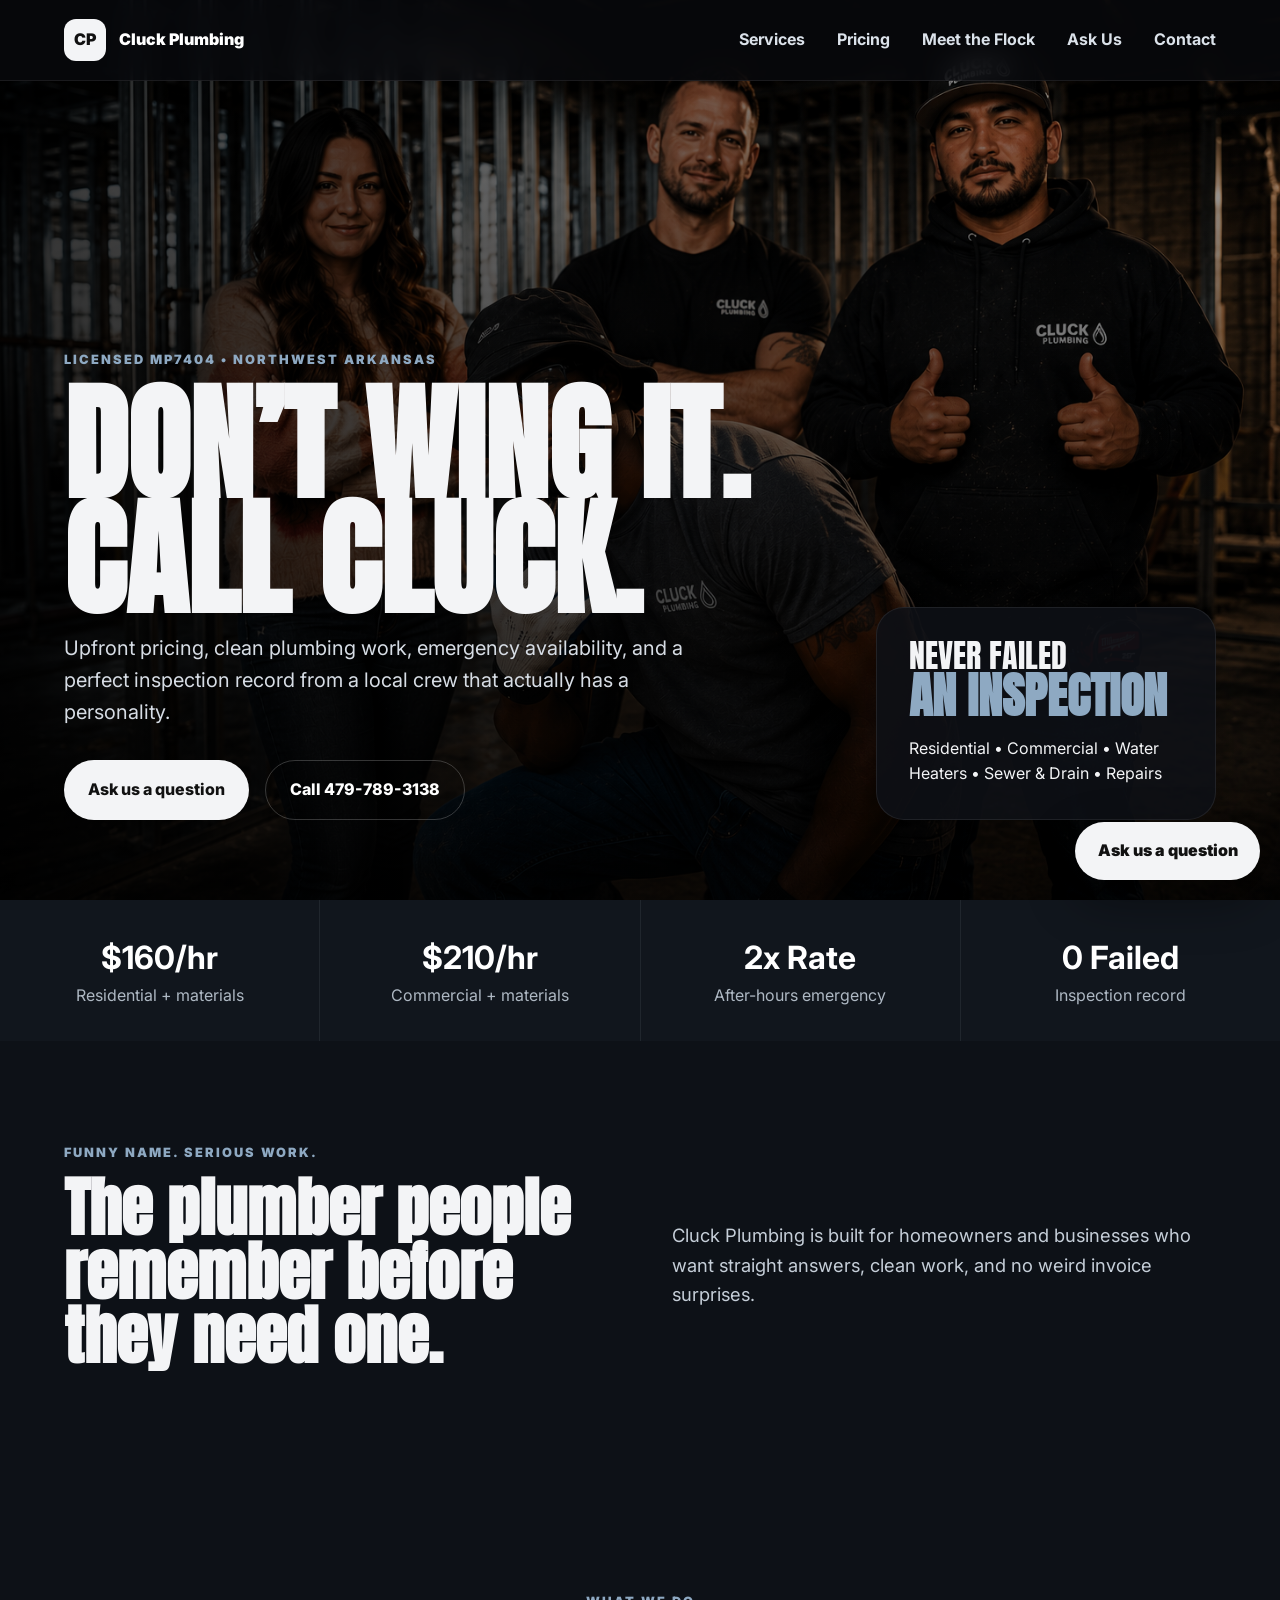
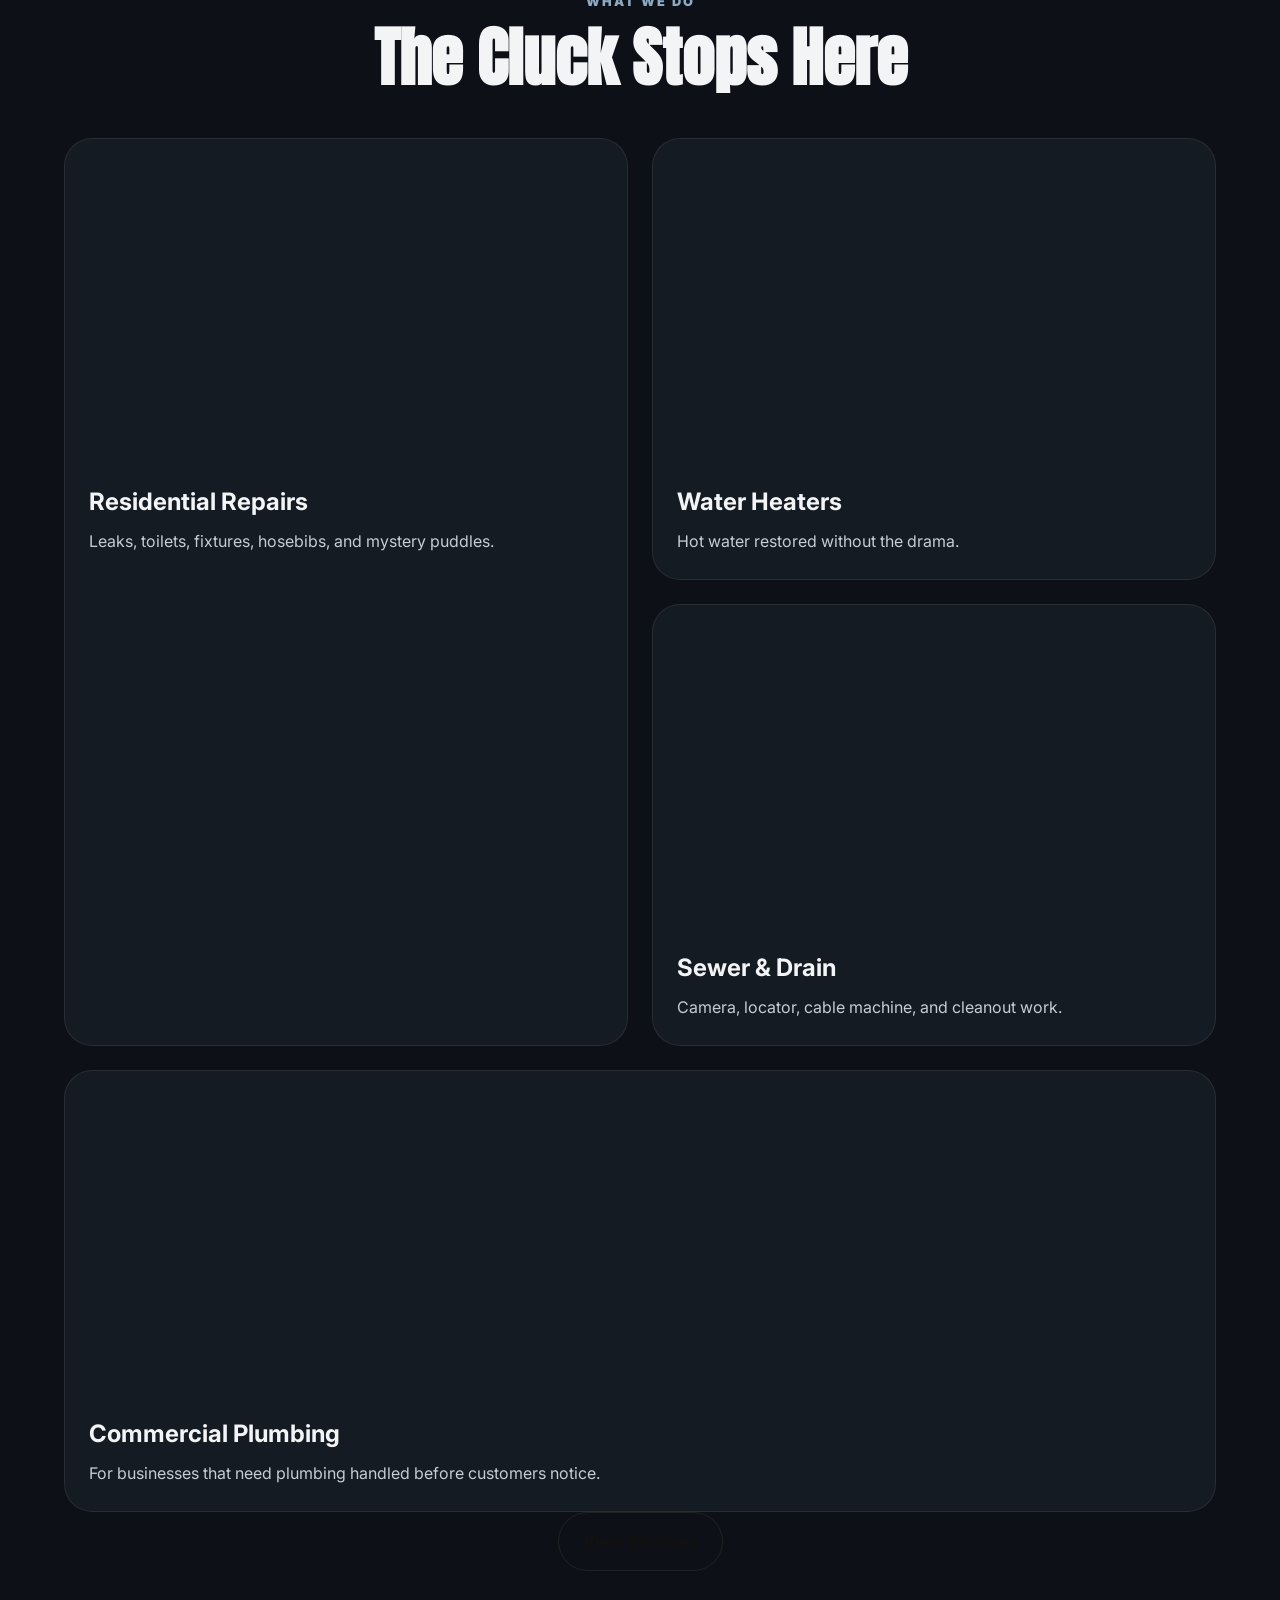
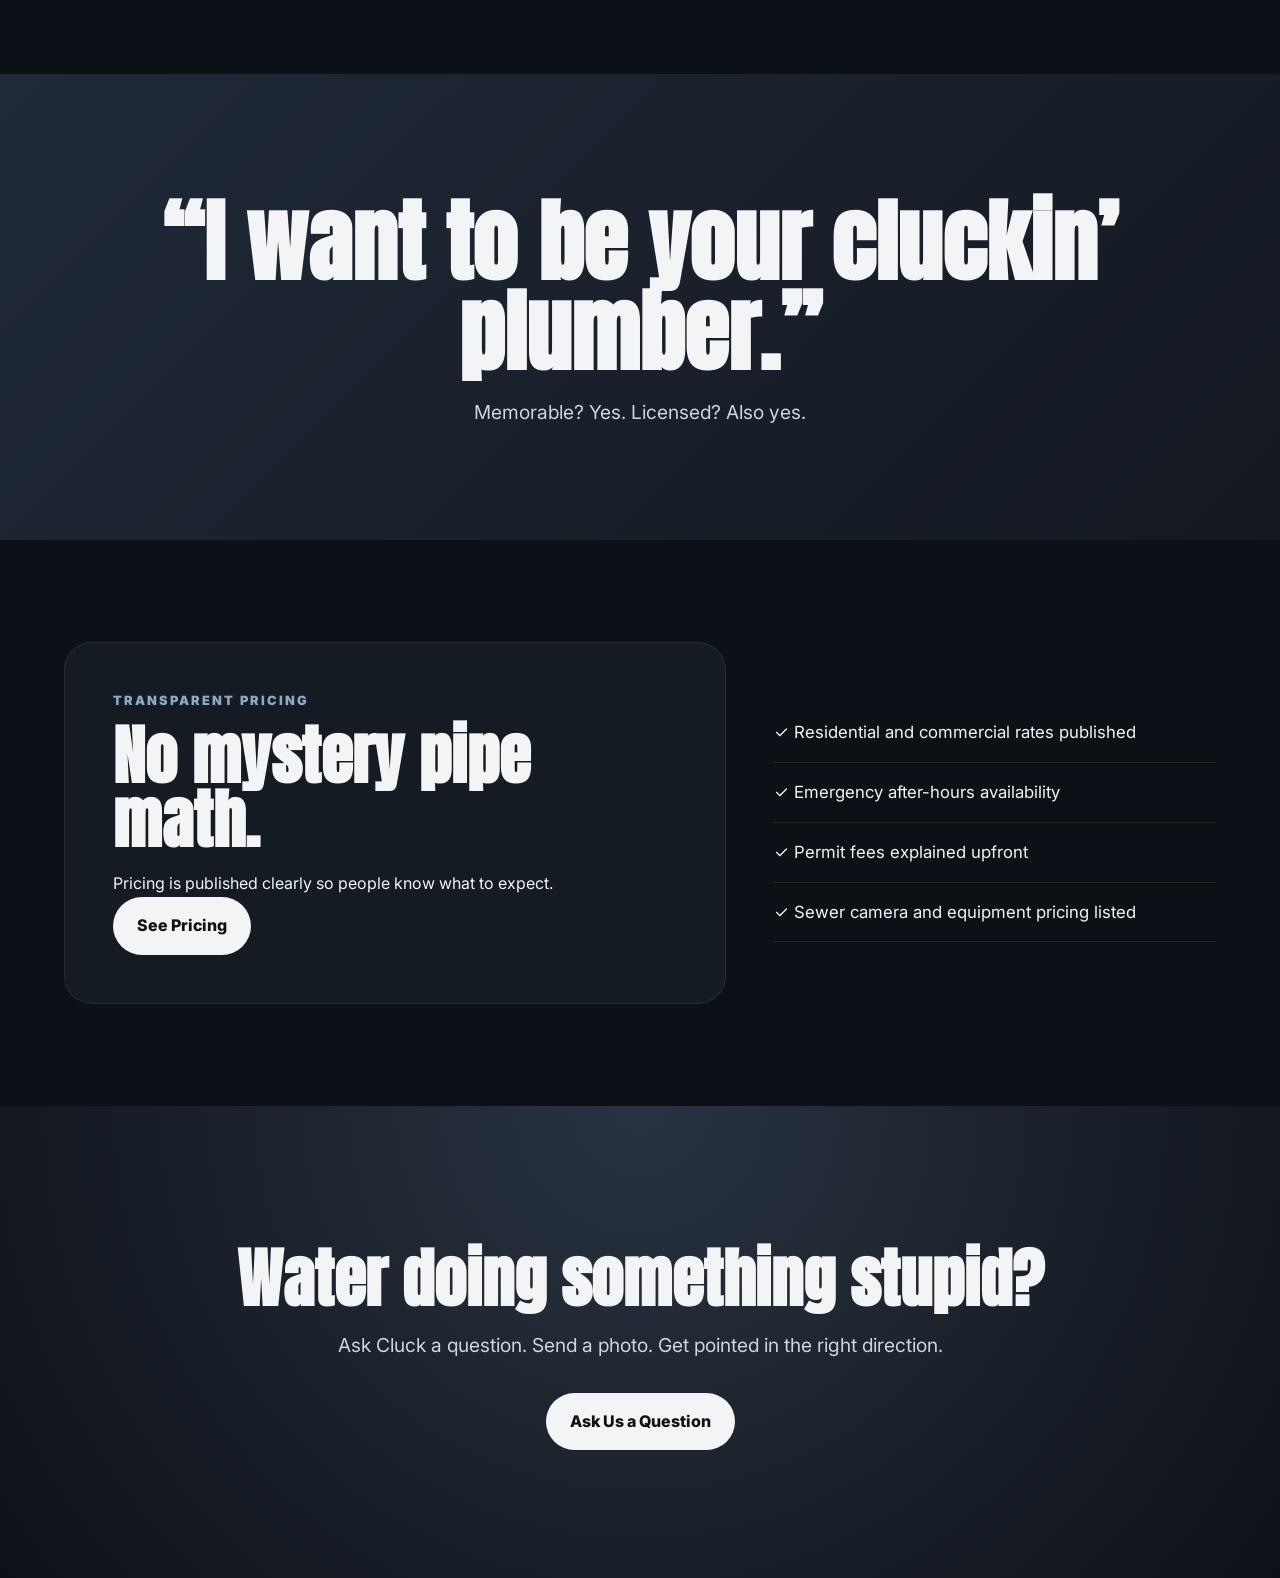
==== index.html @ 533d92d1 "Update homepage links to folder structure" ====
<!DOCTYPE html><html lang='en'><head><meta charset='UTF-8'/><meta name='viewport' content='width=device-width, initial-scale=1.0'/><title>Cluck Plumbing LLC | Northwest Arkansas Plumber</title><link rel='stylesheet' href='styles.css'/><script defer src='script.js'></script></head><body><nav class='nav'><a class='brand' href='index.html'><span class='mark'>CP</span><span>Cluck Plumbing</span></a><button class='menu' onclick='toggleMenu()'>☰</button><div id='links' class='links'><a href='services/'>Services</a><a href='pricing/'>Pricing</a><a href='team/'>Meet the Flock</a><a href='quote/'>Ask Us</a><a href='contact/'>Contact</a></div></nav><header class='hero'><div class='hero-media'></div><div class='hero-overlay'></div><div class='hero-content'><p class='eyebrow'>Licensed MP7404 • Northwest Arkansas</p><h1>Don’t wing it.<br/>Call Cluck.</h1><p class='lead'>Upfront pricing, clean plumbing work, emergency availability, and a perfect inspection record from a local crew that actually has a personality.</p><div class='actions'><a class='btn primary' href='https://m.me/CluckPlumbingLLC'>Ask us a question</a><a class='btn secondary' href='tel:4797893138'>Call 479-789-3138</a></div></div><div class='hero-panel'><div class='stamp'>Never failed<br><strong>an inspection</strong></div><p>Residential • Commercial • Water Heaters • Sewer & Drain • Repairs</p></div></header><main><section class='trust-row'><div><strong>$160/hr</strong><span>Residential + materials</span></div><div><strong>$210/hr</strong><span>Commercial + materials</span></div><div><strong>2x Rate</strong><span>After-hours emergency</span></div><div><strong>0 Failed</strong><span>Inspection record</span></div></section><section class='intro section'><div><p class='eyebrow'>Funny name. Serious work.</p><h2>The plumber people remember before they need one.</h2></div><p>Cluck Plumbing is built for homeowners and businesses who want straight answers, clean work, and no weird invoice surprises.</p></section><section class='section services-preview'><p class='eyebrow center'>What we do</p><h2 class='center'>The Cluck Stops Here</h2><div class='card-grid'><article class='service-card large'><div class='card-img img-repair'></div><div><h3>Residential Repairs</h3><p>Leaks, toilets, fixtures, hosebibs, and mystery puddles.</p></div></article><article class='service-card'><div class='card-img img-water'></div><div><h3>Water Heaters</h3><p>Hot water restored without the drama.</p></div></article><article class='service-card'><div class='card-img img-drain'></div><div><h3>Sewer & Drain</h3><p>Camera, locator, cable machine, and cleanout work.</p></div></article><article class='service-card wide'><div class='card-img img-commercial'></div><div><h3>Commercial Plumbing</h3><p>For businesses that need plumbing handled before customers notice.</p></div></article></div><div class='center'><a class='btn secondary dark-btn' href='services/'>View Services</a></div></section><section class='quote-band'><h2>“I want to be your cluckin’ plumber.”</h2><p>Memorable? Yes. Licensed? Also yes.</p></section><section class='section split'><div class='pricing-box'><p class='eyebrow'>Transparent Pricing</p><h2>No mystery pipe math.</h2><p>Pricing is published clearly so people know what to expect.</p><a class='btn primary' href='pricing/'>See Pricing</a></div><div class='checklist'><p>✓ Residential and commercial rates published</p><p>✓ Emergency after-hours availability</p><p>✓ Permit fees explained upfront</p><p>✓ Sewer camera and equipment pricing listed</p></div></section><section class='final-cta'><h2>Water doing something stupid?</h2><p>Ask Cluck a question. Send a photo. Get pointed in the right direction.</p><a class='btn primary' href='quote/'>Ask Us a Question</a></section></main><a class='sticky' href='https://m.me/CluckPlumbingLLC'>Ask us a question</a></body></html>
---- styles.css ----
@import url('https://fonts.googleapis.com/css2?family=Anton&family=Inter:wght@400;500;700;800;900&display=swap');
*{margin:0;padding:0;box-sizing:border-box}body{font-family:Inter,sans-serif;background:#0d1117;color:#f3f4f6;overflow-x:hidden;line-height:1.6}.nav{position:fixed;top:0;width:100%;display:flex;justify-content:space-between;align-items:center;padding:1.2rem 5vw;z-index:1000;background:rgba(8,10,14,.75);backdrop-filter:blur(12px);border-bottom:1px solid rgba(255,255,255,.08)}.brand{text-decoration:none;color:#fff;font-weight:900;display:flex;align-items:center;gap:.8rem}.mark{width:42px;height:42px;border-radius:12px;background:#f3f4f6;color:#111;display:grid;place-items:center;font-weight:900}.links{display:flex;gap:2rem}.links a{text-decoration:none;color:#dbe2ea;font-weight:700}.hero{position:relative;min-height:100vh;display:flex;align-items:flex-end;padding:8rem 5vw 5rem;overflow:hidden}.hero-media{position:absolute;inset:0;background-image:linear-gradient(rgba(0,0,0,.18),rgba(0,0,0,.75)),url('assets/hero/team-hero.png');background-size:cover;background-position:70% 20%}.hero-overlay{position:absolute;inset:0;background:linear-gradient(90deg,rgba(0,0,0,.70) 0%,rgba(0,0,0,.42) 44%,rgba(0,0,0,.12) 100%)}.hero-content{position:relative;z-index:2;max-width:760px}.hero h1{font-family:Anton,sans-serif;font-size:clamp(4rem,10vw,8rem);line-height:.9;margin:1rem 0;text-transform:uppercase}.lead{font-size:1.25rem;color:#d7dde5;max-width:650px}.hero-panel{position:absolute;right:5vw;bottom:5rem;z-index:2;background:rgba(14,17,22,.88);padding:2rem;border-radius:28px;max-width:340px;border:1px solid rgba(255,255,255,.08);box-shadow:0 30px 60px rgba(0,0,0,.35)}.stamp{font-family:Anton,sans-serif;font-size:2rem;line-height:1;text-transform:uppercase;margin-bottom:1rem}.stamp strong{color:#8ea9c2;font-size:3rem;display:block}.actions{display:flex;gap:1rem;flex-wrap:wrap;margin-top:2rem}.btn{text-decoration:none;padding:1rem 1.5rem;border-radius:999px;font-weight:800;display:inline-flex;align-items:center;justify-content:center;transition:.3s}.primary{background:#f3f4f6;color:#111}.secondary{border:1px solid rgba(255,255,255,.2);color:#fff}.dark-btn{border-color:#222;color:#111}.btn:hover{transform:translateY(-4px)}.trust-row{display:grid;grid-template-columns:repeat(4,1fr);gap:1px;background:#20262d}.trust-row div{background:#11161d;padding:2rem;text-align:center}.trust-row strong{display:block;font-size:2rem;color:#fff}.trust-row span{color:#aeb8c3}.section{padding:8vw 5vw}.eyebrow{text-transform:uppercase;letter-spacing:2px;font-size:.8rem;color:#8ea9c2;font-weight:900}h1,h2{font-family:Anton,sans-serif}h2{font-size:clamp(2.5rem,5vw,4.5rem);line-height:1;margin:.8rem 0 1.2rem}.center{text-align:center}.team-intro{color:#c4ccd5;max-width:720px;margin:0 auto 2.5rem}.clean-team-grid{display:grid;grid-template-columns:repeat(4,minmax(0,1fr));gap:1.25rem;margin-top:2rem}.clean-team-card{height:495px;perspective:1200px;cursor:pointer}.clean-team-card .flip-front,.clean-team-card .flip-back{padding:1rem;border-radius:22px;background:#151b22;border:1px solid rgba(255,255,255,.08);box-shadow:0 20px 45px rgba(0,0,0,.22);overflow:hidden}.clean-photo{height:210px;border-radius:16px;background-size:cover;background-position:center top;margin-bottom:1rem;background-color:#242c36}.nik-photo{background-image:url('assets/team/nik.jpg'),url('assets/team/nik.png');background-position:center 18%}.jasmine-photo{background-image:url('assets/team/jasmine.jpg'),url('assets/team/jasmine.png');background-position:center 16%}.deshon-photo{background-image:url('assets/team/deshon.jpg'),url('assets/team/deshon.png');background-position:center 22%}.jose-photo{background-image:url('assets/team/jose.jpg'),url('assets/team/jose.png');background-position:center 18%}.clean-copy h3{font-size:1.55rem;line-height:1.05;margin:.25rem 0 .5rem}.clean-copy p{font-size:.82rem;line-height:1.33;color:#b8c6d5}.role{color:#8ea9c2!important;font-weight:900;font-size:.72rem!important;text-transform:uppercase;letter-spacing:.5px}.flip-inner{position:relative;width:100%;height:100%;transition:transform .65s;transform-style:preserve-3d}.flip-card.flipped .flip-inner{transform:rotateY(180deg)}.flip-front,.flip-back{position:absolute;inset:0;backface-visibility:hidden}.flip-back{transform:rotateY(180deg);display:flex;flex-direction:column;justify-content:center}.flip-back h3{font-size:2rem;margin-bottom:.75rem}.flip-back p{font-size:1rem;line-height:1.5;color:#d0d6de}.intro{display:grid;grid-template-columns:1fr 1fr;gap:4rem;align-items:center}.intro p:last-child{font-size:1.15rem;color:#c5ced8}.card-grid{display:grid;grid-template-columns:repeat(2,1fr);gap:1.5rem;margin-top:3rem}.service-card{background:#151b22;border-radius:28px;overflow:hidden;border:1px solid rgba(255,255,255,.08)}.service-card.large{grid-row:span 2}.service-card.wide{grid-column:span 2}.card-img{height:320px;background-size:cover;background-position:center}.img-repair{background-image:url('https://images.unsplash.com/photo-1585704032915-c3400ca199e7?q=80&w=1600&auto=format&fit=crop')}.img-water{background-image:url('https://images.unsplash.com/photo-1621905251918-48416bd8575a?q=80&w=1600&auto=format&fit=crop')}.img-drain{background-image:url('https://images.unsplash.com/photo-1600566752355-35792bedcfea?q=80&w=1600&auto=format&fit=crop')}.img-commercial{background-image:url('https://images.unsplash.com/photo-1504307651254-35680f356dfd?q=80&w=1600&auto=format&fit=crop')}.service-card div:last-child{padding:1.5rem}.service-card h3{font-size:1.5rem;margin-bottom:.5rem}.service-card p{color:#c4ccd5}.quote-band{padding:7rem 5vw;background:linear-gradient(135deg,#202938,#131820);text-align:center}.quote-band h2{font-size:clamp(3rem,7vw,6rem)}.quote-band p{font-size:1.2rem;color:#cfd6de}.split{display:grid;grid-template-columns:1.2fr .8fr;gap:3rem;align-items:center}.pricing-box{background:#151b22;padding:3rem;border-radius:28px;border:1px solid rgba(255,255,255,.08)}.checklist p{padding:1rem 0;border-bottom:1px solid rgba(255,255,255,.08);font-size:1.05rem}.final-cta{padding:10vw 5vw;text-align:center;background:radial-gradient(circle at top,#293341,#0d1117)}.final-cta p{font-size:1.2rem;color:#d0d6de;margin-bottom:2rem}.sticky{position:fixed;bottom:20px;right:20px;background:#f3f4f6;color:#111;text-decoration:none;padding:1rem 1.4rem;border-radius:999px;font-weight:900;box-shadow:0 20px 50px rgba(0,0,0,.4);z-index:999}.pricing-page{padding-top:90px}.pricing-hero{padding:8rem 5vw 4rem;background:radial-gradient(circle at top right,#273441,#0d1117 55%)}.pricing-hero h1{font-size:clamp(4rem,9vw,8rem);line-height:.9;margin:.75rem 0}.pricing-hero p{max-width:780px;color:#c6d0db;font-size:1.2rem}.rate-cards{display:grid;grid-template-columns:repeat(4,1fr);gap:1rem;padding:0 5vw 5rem;background:#0d1117}.rate-cards article{background:#151b22;border:1px solid rgba(255,255,255,.09);border-radius:24px;padding:1.5rem;box-shadow:0 20px 45px rgba(0,0,0,.2)}.rate-cards span{color:#8ea9c2;text-transform:uppercase;font-size:.75rem;font-weight:900;letter-spacing:1px}.rate-cards strong{display:block;font-size:2.5rem;margin:.5rem 0;color:#fff}.rate-cards p{color:#b8c6d5}.pricing-section{display:grid;grid-template-columns:.8fr 1.2fr;gap:3rem;padding:5rem 5vw;border-top:1px solid rgba(255,255,255,.08)}.price-table{background:#151b22;border-radius:26px;overflow:hidden;border:1px solid rgba(255,255,255,.08)}.price-table div{display:grid;grid-template-columns:1fr 1.4fr auto;gap:1rem;padding:1.1rem 1.25rem;border-bottom:1px solid rgba(255,255,255,.08);align-items:center}.price-table div:last-child{border-bottom:0}.price-table span{color:#b8c6d5}.price-table strong{font-size:1.25rem}.addon-grid{display:grid;grid-template-columns:repeat(2,1fr);gap:1rem}.addon-grid article{background:#151b22;border:1px solid rgba(255,255,255,.08);border-radius:20px;padding:1.25rem}.addon-grid b{display:block;font-size:1.05rem}.addon-grid span{color:#b8c6d5}.pricing-note{padding:6rem 5vw;text-align:center;background:linear-gradient(135deg,#18202a,#0d1117)}.pricing-note h2{font-size:clamp(3rem,6vw,5rem)}.pricing-note p{color:#c6d0db;margin:0 auto 1.5rem;max-width:650px}@media(max-width:1100px){.clean-team-grid{grid-template-columns:repeat(2,minmax(0,1fr))}.clean-team-card{height:480px}.rate-cards{grid-template-columns:repeat(2,1fr)}.pricing-section{grid-template-columns:1fr}}@media(max-width:900px){.hero{padding-top:7rem;align-items:center}.hero-media{background-position:62% top}.hero-panel{position:relative;right:auto;bottom:auto;margin-top:2rem;max-width:100%}.trust-row,.intro,.card-grid,.split{grid-template-columns:1fr}.service-card.large,.service-card.wide{grid-column:auto;grid-row:auto}.links{display:none;position:absolute;top:80px;left:0;right:0;background:#11161d;padding:2rem;flex-direction:column}.links.show{display:flex}.menu{display:block;background:none;border:none;color:#fff;font-size:2rem}}@media(max-width:620px){.clean-team-grid,.rate-cards,.addon-grid{grid-template-columns:1fr}.clean-team-card{height:500px}.clean-photo{height:240px}.price-table div{grid-template-columns:1fr}.pricing-hero{padding-top:6rem}}@media(min-width:901px){.menu{display:none}}
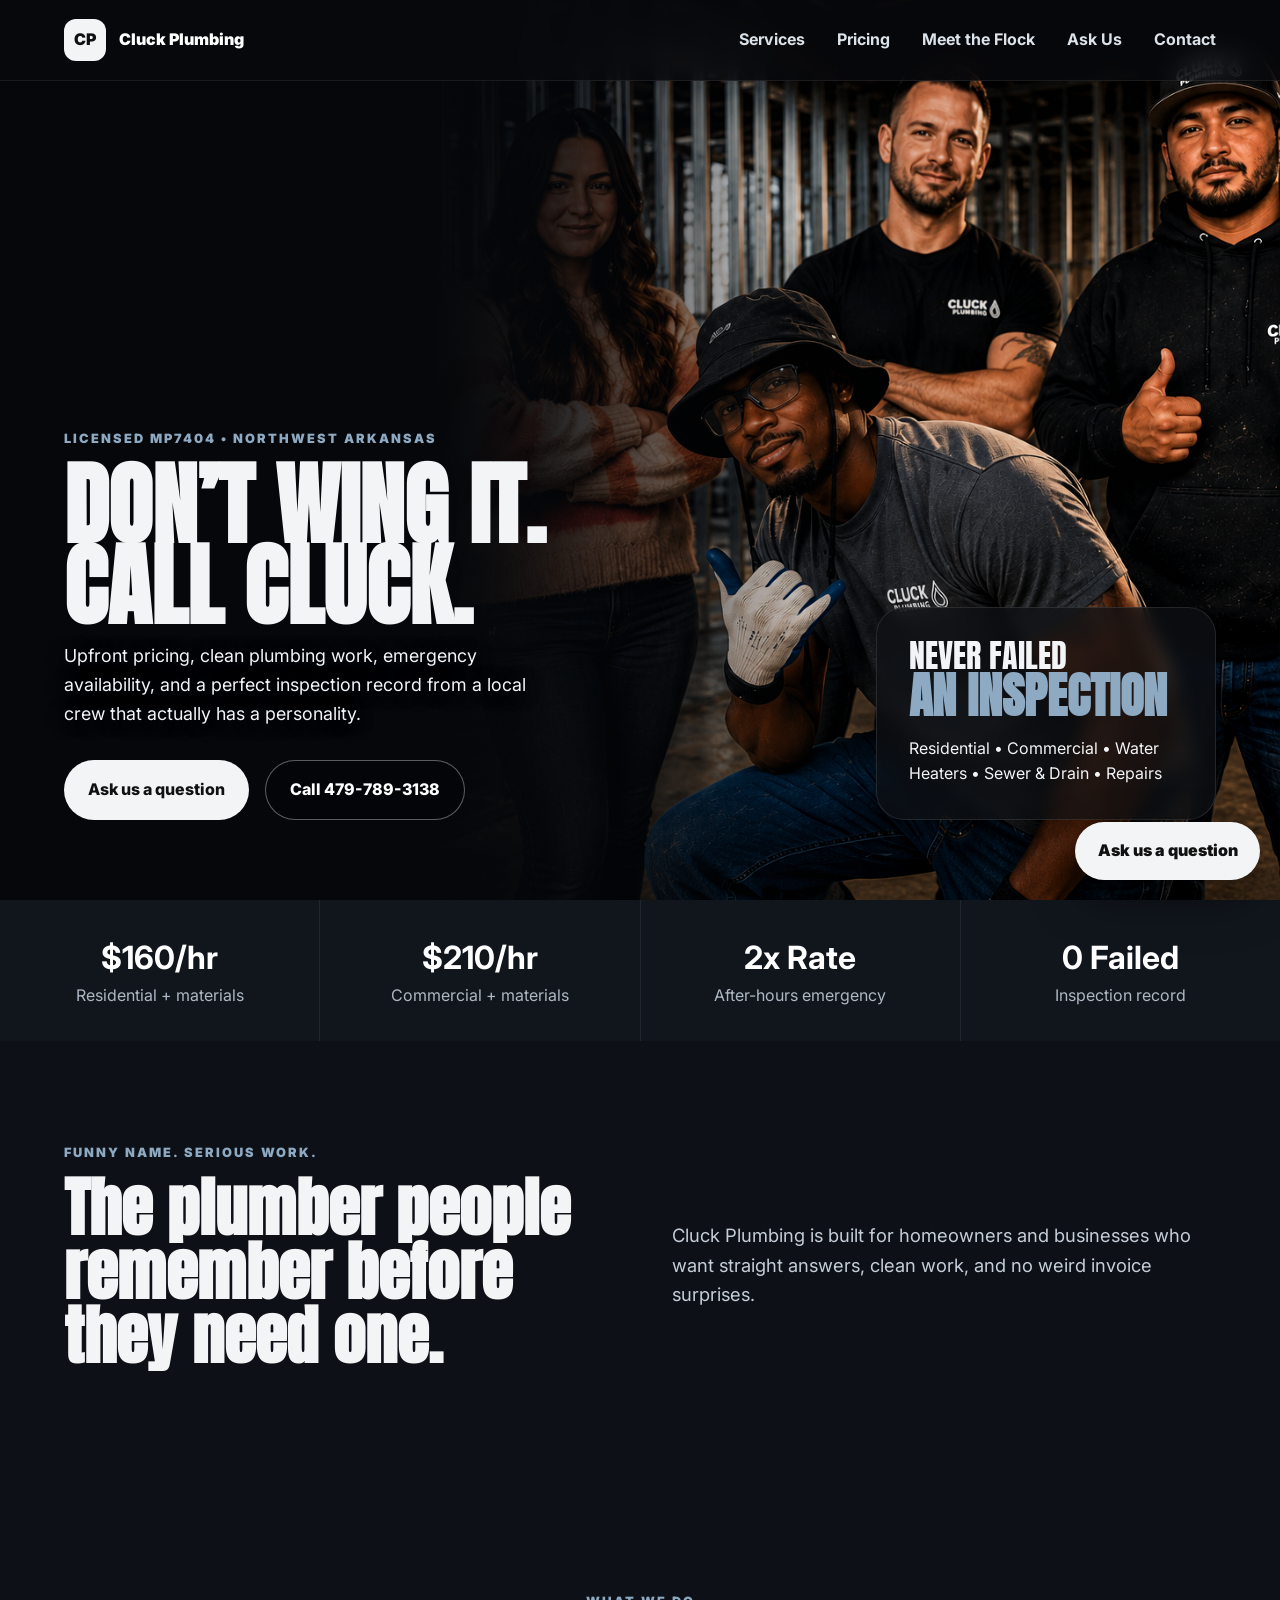
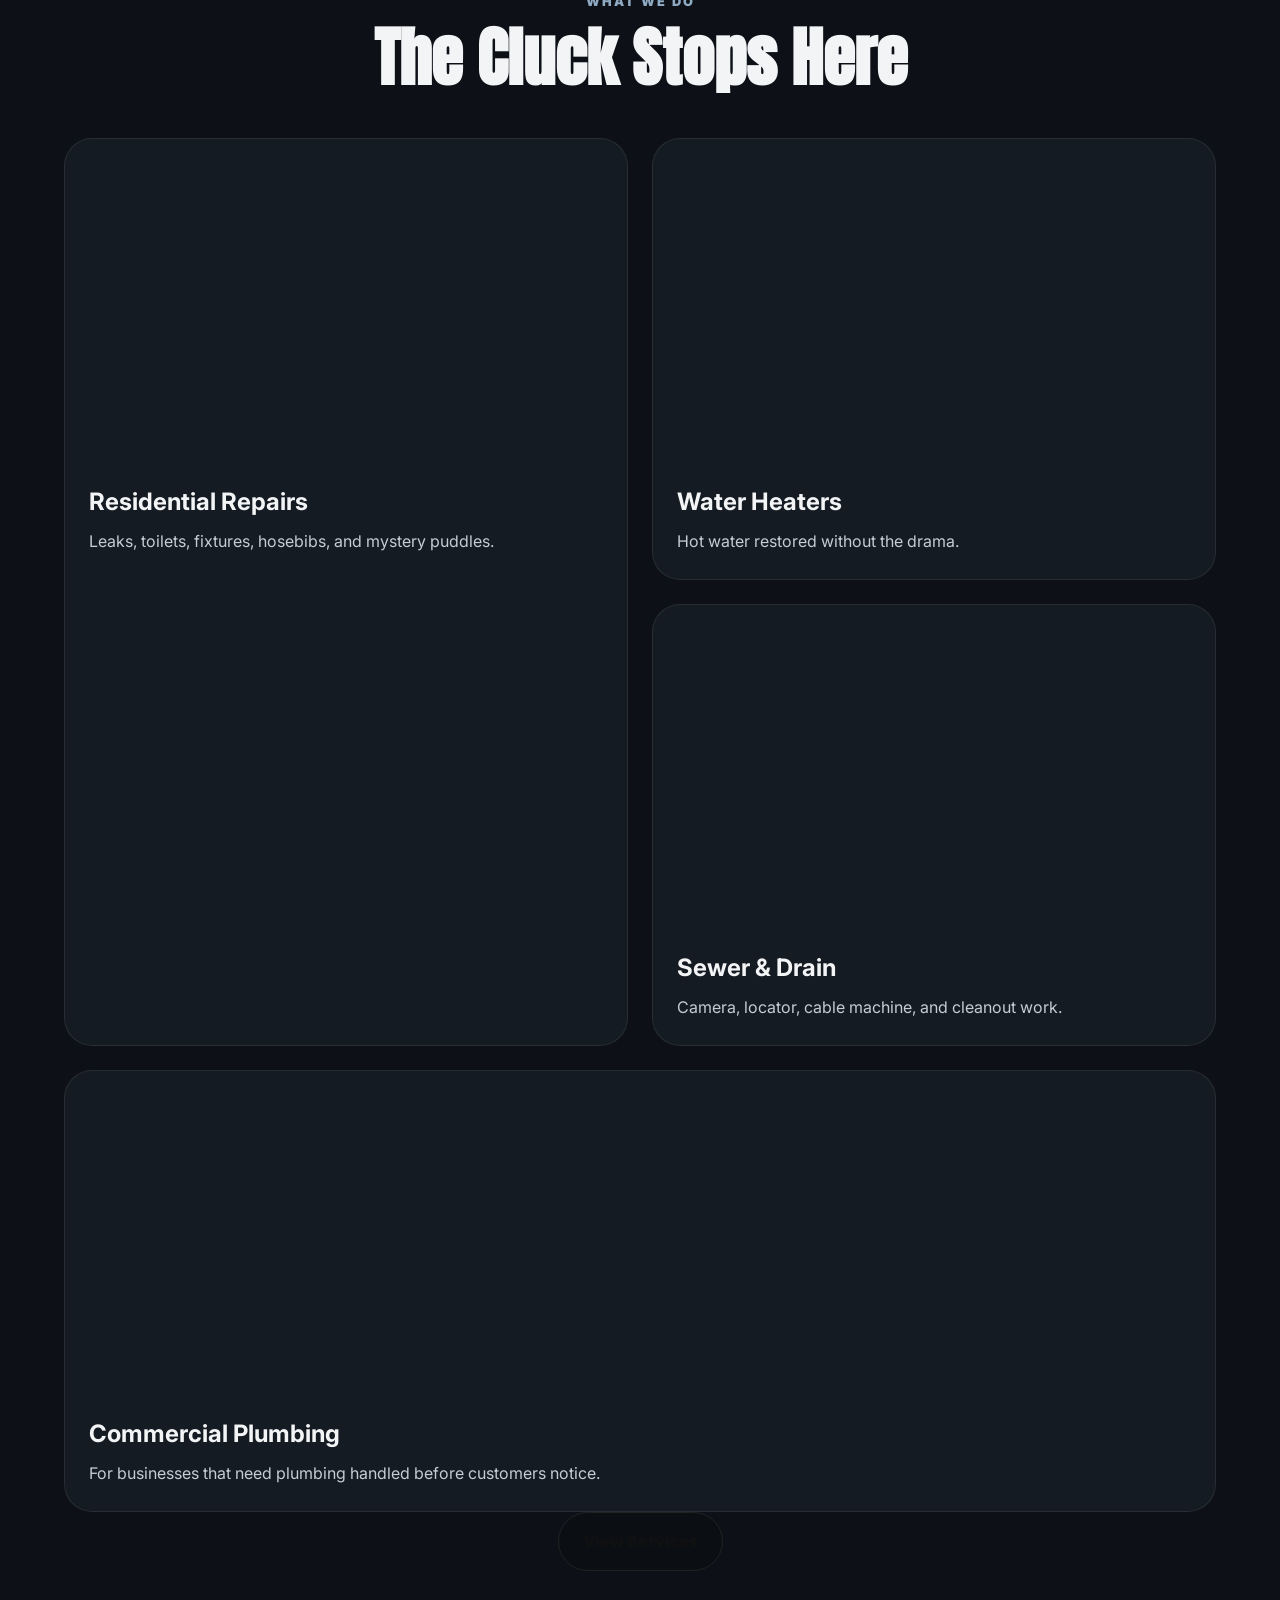
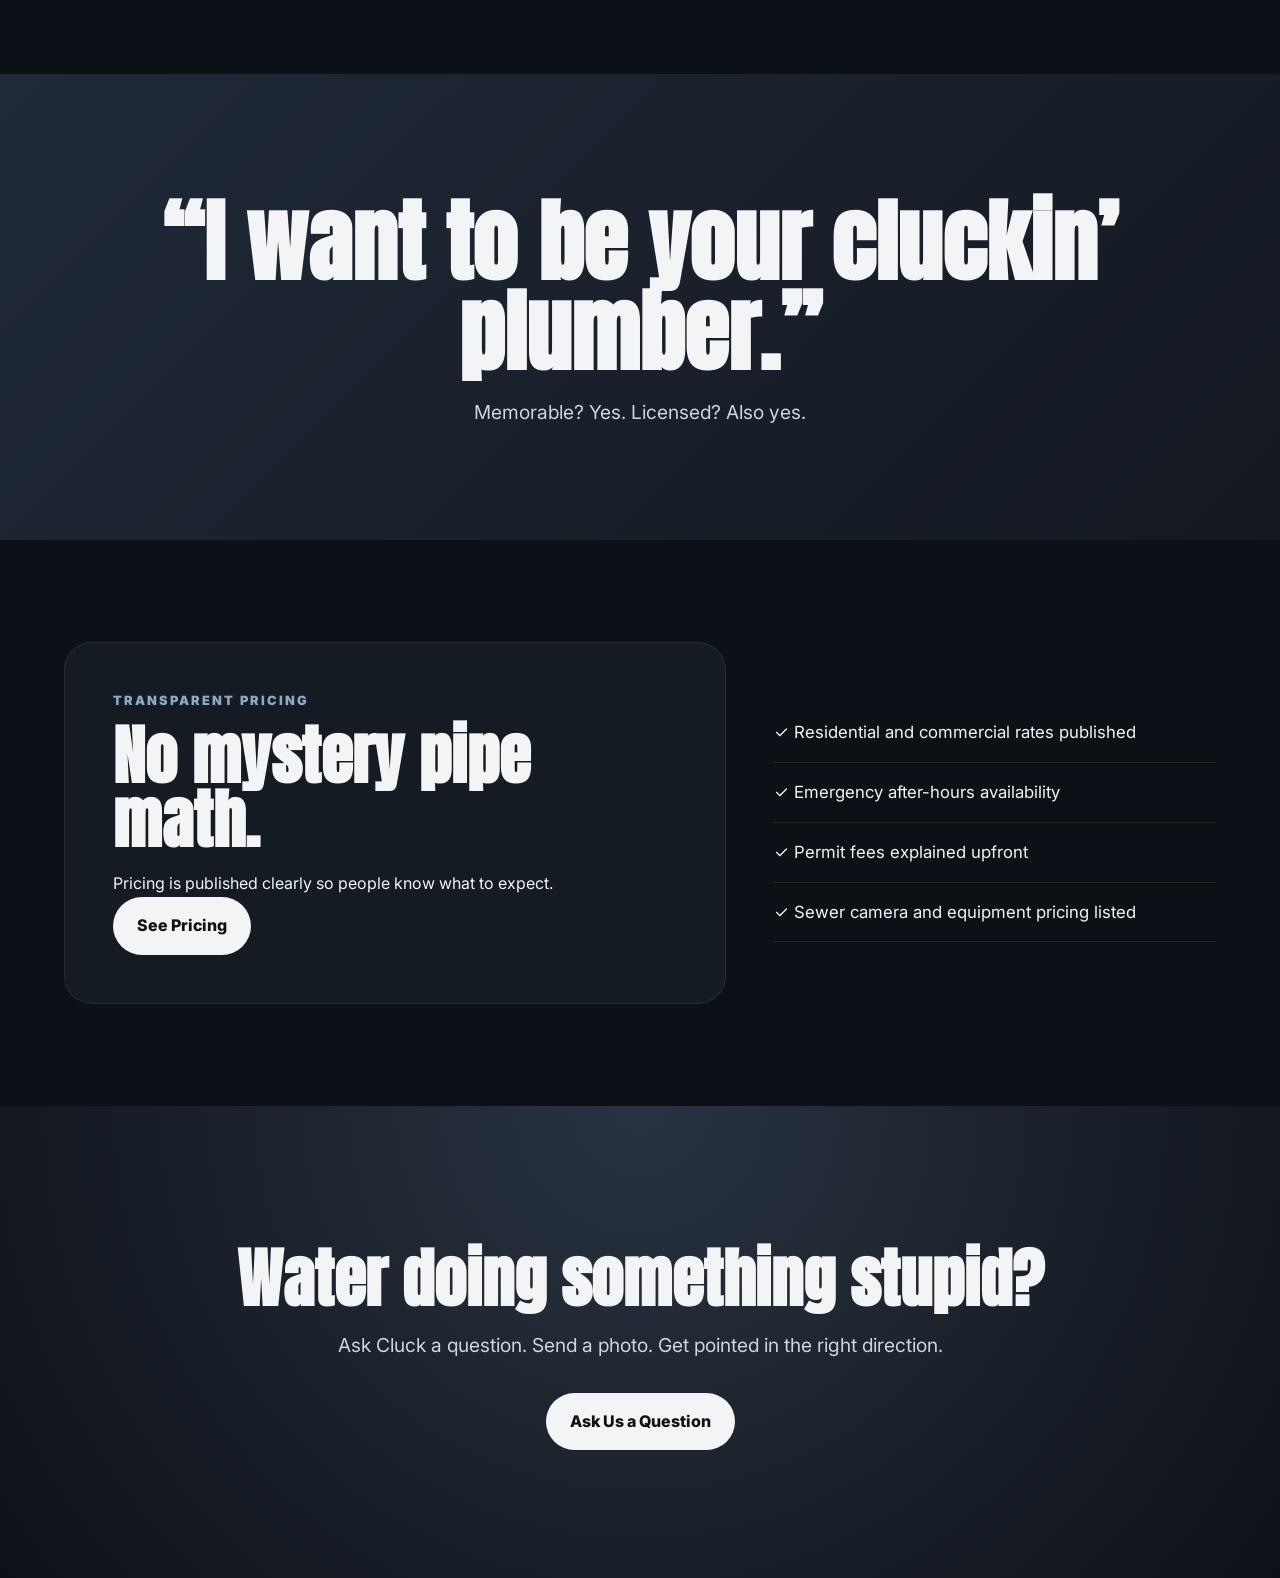
==== commit 463e4108: "Update index.html" ====
--- a/index.html
+++ b/index.html
@@ -1 +1,294 @@
-<!DOCTYPE html><html lang='en'><head><meta charset='UTF-8'/><meta name='viewport' content='width=device-width, initial-scale=1.0'/><title>Cluck Plumbing LLC | Northwest Arkansas Plumber</title><link rel='stylesheet' href='styles.css'/><script defer src='script.js'></script></head><body><nav class='nav'><a class='brand' href='index.html'><span class='mark'>CP</span><span>Cluck Plumbing</span></a><button class='menu' onclick='toggleMenu()'>☰</button><div id='links' class='links'><a href='services/'>Services</a><a href='pricing/'>Pricing</a><a href='team/'>Meet the Flock</a><a href='quote/'>Ask Us</a><a href='contact/'>Contact</a></div></nav><header class='hero'><div class='hero-media'></div><div class='hero-overlay'></div><div class='hero-content'><p class='eyebrow'>Licensed MP7404 • Northwest Arkansas</p><h1>Don’t wing it.<br/>Call Cluck.</h1><p class='lead'>Upfront pricing, clean plumbing work, emergency availability, and a perfect inspection record from a local crew that actually has a personality.</p><div class='actions'><a class='btn primary' href='https://m.me/CluckPlumbingLLC'>Ask us a question</a><a class='btn secondary' href='tel:4797893138'>Call 479-789-3138</a></div></div><div class='hero-panel'><div class='stamp'>Never failed<br><strong>an inspection</strong></div><p>Residential • Commercial • Water Heaters • Sewer & Drain • Repairs</p></div></header><main><section class='trust-row'><div><strong>$160/hr</strong><span>Residential + materials</span></div><div><strong>$210/hr</strong><span>Commercial + materials</span></div><div><strong>2x Rate</strong><span>After-hours emergency</span></div><div><strong>0 Failed</strong><span>Inspection record</span></div></section><section class='intro section'><div><p class='eyebrow'>Funny name. Serious work.</p><h2>The plumber people remember before they need one.</h2></div><p>Cluck Plumbing is built for homeowners and businesses who want straight answers, clean work, and no weird invoice surprises.</p></section><section class='section services-preview'><p class='eyebrow center'>What we do</p><h2 class='center'>The Cluck Stops Here</h2><div class='card-grid'><article class='service-card large'><div class='card-img img-repair'></div><div><h3>Residential Repairs</h3><p>Leaks, toilets, fixtures, hosebibs, and mystery puddles.</p></div></article><article class='service-card'><div class='card-img img-water'></div><div><h3>Water Heaters</h3><p>Hot water restored without the drama.</p></div></article><article class='service-card'><div class='card-img img-drain'></div><div><h3>Sewer & Drain</h3><p>Camera, locator, cable machine, and cleanout work.</p></div></article><article class='service-card wide'><div class='card-img img-commercial'></div><div><h3>Commercial Plumbing</h3><p>For businesses that need plumbing handled before customers notice.</p></div></article></div><div class='center'><a class='btn secondary dark-btn' href='services/'>View Services</a></div></section><section class='quote-band'><h2>“I want to be your cluckin’ plumber.”</h2><p>Memorable? Yes. Licensed? Also yes.</p></section><section class='section split'><div class='pricing-box'><p class='eyebrow'>Transparent Pricing</p><h2>No mystery pipe math.</h2><p>Pricing is published clearly so people know what to expect.</p><a class='btn primary' href='pricing/'>See Pricing</a></div><div class='checklist'><p>✓ Residential and commercial rates published</p><p>✓ Emergency after-hours availability</p><p>✓ Permit fees explained upfront</p><p>✓ Sewer camera and equipment pricing listed</p></div></section><section class='final-cta'><h2>Water doing something stupid?</h2><p>Ask Cluck a question. Send a photo. Get pointed in the right direction.</p><a class='btn primary' href='quote/'>Ask Us a Question</a></section></main><a class='sticky' href='https://m.me/CluckPlumbingLLC'>Ask us a question</a></body></html>+<!DOCTYPE html>
+<html lang="en">
+<head>
+  <meta charset="UTF-8" />
+  <meta name="viewport" content="width=device-width, initial-scale=1.0" />
+
+  <title>Cluck Plumbing LLC | Northwest Arkansas Plumber</title>
+
+  <link rel="stylesheet" href="styles.css" />
+  <script defer src="script.js"></script>
+
+  <style>
+    .hero {
+      position: relative;
+      min-height: 100vh;
+      display: flex;
+      align-items: flex-end;
+      padding: 8rem 5vw 5rem;
+      overflow: hidden;
+      background: #05070a;
+    }
+
+    .hero-media {
+      position: absolute;
+      top: 0;
+      right: 0;
+      bottom: 0;
+      left: 34%;
+      background-image: url("assets/hero/team-hero.png");
+      background-size: cover;
+      background-position: center center;
+      filter: brightness(1.18) contrast(1.04);
+    }
+
+    .hero-media::after {
+      content: "";
+      position: absolute;
+      inset: 0;
+      background: linear-gradient(
+        90deg,
+        rgba(5, 7, 10, .9) 0%,
+        rgba(5, 7, 10, .55) 18%,
+        rgba(5, 7, 10, .12) 45%,
+        rgba(5, 7, 10, .08) 100%
+      );
+    }
+
+    .hero-overlay {
+      position: absolute;
+      inset: 0;
+      background: linear-gradient(
+        90deg,
+        #05070a 0%,
+        #05070a 30%,
+        rgba(5, 7, 10, .84) 38%,
+        rgba(5, 7, 10, .2) 58%,
+        rgba(5, 7, 10, 0) 100%
+      );
+      pointer-events: none;
+    }
+
+    .hero-content {
+      position: relative;
+      z-index: 2;
+      max-width: 500px;
+    }
+
+    .hero h1 {
+      font-family: Anton, sans-serif;
+      font-size: clamp(3.3rem, 7vw, 6.2rem);
+      line-height: .9;
+      margin: 1rem 0;
+      text-transform: uppercase;
+    }
+
+    .lead {
+      max-width: 500px;
+      font-size: 1.12rem;
+      color: #f1f5f9;
+      text-shadow: 0 2px 18px rgba(0, 0, 0, .65);
+    }
+
+    .hero-panel {
+      position: absolute;
+      right: 5vw;
+      bottom: 5rem;
+      z-index: 2;
+      background: rgba(14, 17, 22, .72);
+      backdrop-filter: blur(8px);
+    }
+
+    @media (max-width: 900px) {
+      .hero-media {
+        left: 0;
+        background-position: 64% top;
+      }
+
+      .hero-overlay {
+        background: linear-gradient(
+          90deg,
+          rgba(5, 7, 10, .85),
+          rgba(5, 7, 10, .35)
+        );
+      }
+
+      .hero-content {
+        max-width: 100%;
+      }
+    }
+  </style>
+</head>
+
+<body>
+  <nav class="nav">
+    <a class="brand" href="index.html">
+      <span class="mark">CP</span>
+      <span>Cluck Plumbing</span>
+    </a>
+
+    <button class="menu" onclick="toggleMenu()">☰</button>
+
+    <div id="links" class="links">
+      <a href="services/">Services</a>
+      <a href="pricing/">Pricing</a>
+      <a href="team/">Meet the Flock</a>
+      <a href="quote/">Ask Us</a>
+      <a href="contact/">Contact</a>
+    </div>
+  </nav>
+
+  <header class="hero">
+    <div class="hero-media"></div>
+    <div class="hero-overlay"></div>
+
+    <div class="hero-content">
+      <p class="eyebrow">Licensed MP7404 • Northwest Arkansas</p>
+
+      <h1>
+        Don’t wing it.<br />
+        Call Cluck.
+      </h1>
+
+      <p class="lead">
+        Upfront pricing, clean plumbing work, emergency availability, and a
+        perfect inspection record from a local crew that actually has a personality.
+      </p>
+
+      <div class="actions">
+        <a class="btn primary" href="https://m.me/CluckPlumbingLLC">
+          Ask us a question
+        </a>
+
+        <a class="btn secondary" href="tel:4797893138">
+          Call 479-789-3138
+        </a>
+      </div>
+    </div>
+
+    <div class="hero-panel">
+      <div class="stamp">
+        Never failed<br />
+        <strong>an inspection</strong>
+      </div>
+
+      <p>
+        Residential • Commercial • Water Heaters • Sewer & Drain • Repairs
+      </p>
+    </div>
+  </header>
+
+  <main>
+    <section class="trust-row">
+      <div>
+        <strong>$160/hr</strong>
+        <span>Residential + materials</span>
+      </div>
+
+      <div>
+        <strong>$210/hr</strong>
+        <span>Commercial + materials</span>
+      </div>
+
+      <div>
+        <strong>2x Rate</strong>
+        <span>After-hours emergency</span>
+      </div>
+
+      <div>
+        <strong>0 Failed</strong>
+        <span>Inspection record</span>
+      </div>
+    </section>
+
+    <section class="intro section">
+      <div>
+        <p class="eyebrow">Funny name. Serious work.</p>
+
+        <h2>The plumber people remember before they need one.</h2>
+      </div>
+
+      <p>
+        Cluck Plumbing is built for homeowners and businesses who want straight
+        answers, clean work, and no weird invoice surprises.
+      </p>
+    </section>
+
+    <section class="section services-preview">
+      <p class="eyebrow center">What we do</p>
+
+      <h2 class="center">The Cluck Stops Here</h2>
+
+      <div class="card-grid">
+        <article class="service-card large">
+          <div class="card-img img-repair"></div>
+
+          <div>
+            <h3>Residential Repairs</h3>
+            <p>Leaks, toilets, fixtures, hosebibs, and mystery puddles.</p>
+          </div>
+        </article>
+
+        <article class="service-card">
+          <div class="card-img img-water"></div>
+
+          <div>
+            <h3>Water Heaters</h3>
+            <p>Hot water restored without the drama.</p>
+          </div>
+        </article>
+
+        <article class="service-card">
+          <div class="card-img img-drain"></div>
+
+          <div>
+            <h3>Sewer & Drain</h3>
+            <p>Camera, locator, cable machine, and cleanout work.</p>
+          </div>
+        </article>
+
+        <article class="service-card wide">
+          <div class="card-img img-commercial"></div>
+
+          <div>
+            <h3>Commercial Plumbing</h3>
+            <p>For businesses that need plumbing handled before customers notice.</p>
+          </div>
+        </article>
+      </div>
+
+      <div class="center">
+        <a class="btn secondary dark-btn" href="services/">View Services</a>
+      </div>
+    </section>
+
+    <section class="quote-band">
+      <h2>“I want to be your cluckin’ plumber.”</h2>
+      <p>Memorable? Yes. Licensed? Also yes.</p>
+    </section>
+
+    <section class="section split">
+      <div class="pricing-box">
+        <p class="eyebrow">Transparent Pricing</p>
+
+        <h2>No mystery pipe math.</h2>
+
+        <p>Pricing is published clearly so people know what to expect.</p>
+
+        <a class="btn primary" href="pricing/">See Pricing</a>
+      </div>
+
+      <div class="checklist">
+        <p>✓ Residential and commercial rates published</p>
+        <p>✓ Emergency after-hours availability</p>
+        <p>✓ Permit fees explained upfront</p>
+        <p>✓ Sewer camera and equipment pricing listed</p>
+      </div>
+    </section>
+
+    <section class="final-cta">
+      <h2>Water doing something stupid?</h2>
+
+      <p>
+        Ask Cluck a question. Send a photo. Get pointed in the right direction.
+      </p>
+
+      <a class="btn primary" href="quote/">Ask Us a Question</a>
+    </section>
+  </main>
+
+  <a class="sticky" href="https://m.me/CluckPlumbingLLC">
+    Ask us a question
+  </a>
+</body>
+</html>
--- a/styles.css
+++ b/styles.css
@@ -1,2 +1,2 @@
 @import url('https://fonts.googleapis.com/css2?family=Anton&family=Inter:wght@400;500;700;800;900&display=swap');
-*{margin:0;padding:0;box-sizing:border-box}body{font-family:Inter,sans-serif;background:#0d1117;color:#f3f4f6;overflow-x:hidden;line-height:1.6}.nav{position:fixed;top:0;width:100%;display:flex;justify-content:space-between;align-items:center;padding:1.2rem 5vw;z-index:1000;background:rgba(8,10,14,.75);backdrop-filter:blur(12px);border-bottom:1px solid rgba(255,255,255,.08)}.brand{text-decoration:none;color:#fff;font-weight:900;display:flex;align-items:center;gap:.8rem}.mark{width:42px;height:42px;border-radius:12px;background:#f3f4f6;color:#111;display:grid;place-items:center;font-weight:900}.links{display:flex;gap:2rem}.links a{text-decoration:none;color:#dbe2ea;font-weight:700}.hero{position:relative;min-height:100vh;display:flex;align-items:flex-end;padding:8rem 5vw 5rem;overflow:hidden}.hero-media{position:absolute;inset:0;background-image:linear-gradient(rgba(0,0,0,.18),rgba(0,0,0,.75)),url('assets/hero/team-hero.png');background-size:cover;background-position:70% 20%}.hero-overlay{position:absolute;inset:0;background:linear-gradient(90deg,rgba(0,0,0,.70) 0%,rgba(0,0,0,.42) 44%,rgba(0,0,0,.12) 100%)}.hero-content{position:relative;z-index:2;max-width:760px}.hero h1{font-family:Anton,sans-serif;font-size:clamp(4rem,10vw,8rem);line-height:.9;margin:1rem 0;text-transform:uppercase}.lead{font-size:1.25rem;color:#d7dde5;max-width:650px}.hero-panel{position:absolute;right:5vw;bottom:5rem;z-index:2;background:rgba(14,17,22,.88);padding:2rem;border-radius:28px;max-width:340px;border:1px solid rgba(255,255,255,.08);box-shadow:0 30px 60px rgba(0,0,0,.35)}.stamp{font-family:Anton,sans-serif;font-size:2rem;line-height:1;text-transform:uppercase;margin-bottom:1rem}.stamp strong{color:#8ea9c2;font-size:3rem;display:block}.actions{display:flex;gap:1rem;flex-wrap:wrap;margin-top:2rem}.btn{text-decoration:none;padding:1rem 1.5rem;border-radius:999px;font-weight:800;display:inline-flex;align-items:center;justify-content:center;transition:.3s}.primary{background:#f3f4f6;color:#111}.secondary{border:1px solid rgba(255,255,255,.2);color:#fff}.dark-btn{border-color:#222;color:#111}.btn:hover{transform:translateY(-4px)}.trust-row{display:grid;grid-template-columns:repeat(4,1fr);gap:1px;background:#20262d}.trust-row div{background:#11161d;padding:2rem;text-align:center}.trust-row strong{display:block;font-size:2rem;color:#fff}.trust-row span{color:#aeb8c3}.section{padding:8vw 5vw}.eyebrow{text-transform:uppercase;letter-spacing:2px;font-size:.8rem;color:#8ea9c2;font-weight:900}h1,h2{font-family:Anton,sans-serif}h2{font-size:clamp(2.5rem,5vw,4.5rem);line-height:1;margin:.8rem 0 1.2rem}.center{text-align:center}.team-intro{color:#c4ccd5;max-width:720px;margin:0 auto 2.5rem}.clean-team-grid{display:grid;grid-template-columns:repeat(4,minmax(0,1fr));gap:1.25rem;margin-top:2rem}.clean-team-card{height:495px;perspective:1200px;cursor:pointer}.clean-team-card .flip-front,.clean-team-card .flip-back{padding:1rem;border-radius:22px;background:#151b22;border:1px solid rgba(255,255,255,.08);box-shadow:0 20px 45px rgba(0,0,0,.22);overflow:hidden}.clean-photo{height:210px;border-radius:16px;background-size:cover;background-position:center top;margin-bottom:1rem;background-color:#242c36}.nik-photo{background-image:url('assets/team/nik.jpg'),url('assets/team/nik.png');background-position:center 18%}.jasmine-photo{background-image:url('assets/team/jasmine.jpg'),url('assets/team/jasmine.png');background-position:center 16%}.deshon-photo{background-image:url('assets/team/deshon.jpg'),url('assets/team/deshon.png');background-position:center 22%}.jose-photo{background-image:url('assets/team/jose.jpg'),url('assets/team/jose.png');background-position:center 18%}.clean-copy h3{font-size:1.55rem;line-height:1.05;margin:.25rem 0 .5rem}.clean-copy p{font-size:.82rem;line-height:1.33;color:#b8c6d5}.role{color:#8ea9c2!important;font-weight:900;font-size:.72rem!important;text-transform:uppercase;letter-spacing:.5px}.flip-inner{position:relative;width:100%;height:100%;transition:transform .65s;transform-style:preserve-3d}.flip-card.flipped .flip-inner{transform:rotateY(180deg)}.flip-front,.flip-back{position:absolute;inset:0;backface-visibility:hidden}.flip-back{transform:rotateY(180deg);display:flex;flex-direction:column;justify-content:center}.flip-back h3{font-size:2rem;margin-bottom:.75rem}.flip-back p{font-size:1rem;line-height:1.5;color:#d0d6de}.intro{display:grid;grid-template-columns:1fr 1fr;gap:4rem;align-items:center}.intro p:last-child{font-size:1.15rem;color:#c5ced8}.card-grid{display:grid;grid-template-columns:repeat(2,1fr);gap:1.5rem;margin-top:3rem}.service-card{background:#151b22;border-radius:28px;overflow:hidden;border:1px solid rgba(255,255,255,.08)}.service-card.large{grid-row:span 2}.service-card.wide{grid-column:span 2}.card-img{height:320px;background-size:cover;background-position:center}.img-repair{background-image:url('https://images.unsplash.com/photo-1585704032915-c3400ca199e7?q=80&w=1600&auto=format&fit=crop')}.img-water{background-image:url('https://images.unsplash.com/photo-1621905251918-48416bd8575a?q=80&w=1600&auto=format&fit=crop')}.img-drain{background-image:url('https://images.unsplash.com/photo-1600566752355-35792bedcfea?q=80&w=1600&auto=format&fit=crop')}.img-commercial{background-image:url('https://images.unsplash.com/photo-1504307651254-35680f356dfd?q=80&w=1600&auto=format&fit=crop')}.service-card div:last-child{padding:1.5rem}.service-card h3{font-size:1.5rem;margin-bottom:.5rem}.service-card p{color:#c4ccd5}.quote-band{padding:7rem 5vw;background:linear-gradient(135deg,#202938,#131820);text-align:center}.quote-band h2{font-size:clamp(3rem,7vw,6rem)}.quote-band p{font-size:1.2rem;color:#cfd6de}.split{display:grid;grid-template-columns:1.2fr .8fr;gap:3rem;align-items:center}.pricing-box{background:#151b22;padding:3rem;border-radius:28px;border:1px solid rgba(255,255,255,.08)}.checklist p{padding:1rem 0;border-bottom:1px solid rgba(255,255,255,.08);font-size:1.05rem}.final-cta{padding:10vw 5vw;text-align:center;background:radial-gradient(circle at top,#293341,#0d1117)}.final-cta p{font-size:1.2rem;color:#d0d6de;margin-bottom:2rem}.sticky{position:fixed;bottom:20px;right:20px;background:#f3f4f6;color:#111;text-decoration:none;padding:1rem 1.4rem;border-radius:999px;font-weight:900;box-shadow:0 20px 50px rgba(0,0,0,.4);z-index:999}.pricing-page{padding-top:90px}.pricing-hero{padding:8rem 5vw 4rem;background:radial-gradient(circle at top right,#273441,#0d1117 55%)}.pricing-hero h1{font-size:clamp(4rem,9vw,8rem);line-height:.9;margin:.75rem 0}.pricing-hero p{max-width:780px;color:#c6d0db;font-size:1.2rem}.rate-cards{display:grid;grid-template-columns:repeat(4,1fr);gap:1rem;padding:0 5vw 5rem;background:#0d1117}.rate-cards article{background:#151b22;border:1px solid rgba(255,255,255,.09);border-radius:24px;padding:1.5rem;box-shadow:0 20px 45px rgba(0,0,0,.2)}.rate-cards span{color:#8ea9c2;text-transform:uppercase;font-size:.75rem;font-weight:900;letter-spacing:1px}.rate-cards strong{display:block;font-size:2.5rem;margin:.5rem 0;color:#fff}.rate-cards p{color:#b8c6d5}.pricing-section{display:grid;grid-template-columns:.8fr 1.2fr;gap:3rem;padding:5rem 5vw;border-top:1px solid rgba(255,255,255,.08)}.price-table{background:#151b22;border-radius:26px;overflow:hidden;border:1px solid rgba(255,255,255,.08)}.price-table div{display:grid;grid-template-columns:1fr 1.4fr auto;gap:1rem;padding:1.1rem 1.25rem;border-bottom:1px solid rgba(255,255,255,.08);align-items:center}.price-table div:last-child{border-bottom:0}.price-table span{color:#b8c6d5}.price-table strong{font-size:1.25rem}.addon-grid{display:grid;grid-template-columns:repeat(2,1fr);gap:1rem}.addon-grid article{background:#151b22;border:1px solid rgba(255,255,255,.08);border-radius:20px;padding:1.25rem}.addon-grid b{display:block;font-size:1.05rem}.addon-grid span{color:#b8c6d5}.pricing-note{padding:6rem 5vw;text-align:center;background:linear-gradient(135deg,#18202a,#0d1117)}.pricing-note h2{font-size:clamp(3rem,6vw,5rem)}.pricing-note p{color:#c6d0db;margin:0 auto 1.5rem;max-width:650px}@media(max-width:1100px){.clean-team-grid{grid-template-columns:repeat(2,minmax(0,1fr))}.clean-team-card{height:480px}.rate-cards{grid-template-columns:repeat(2,1fr)}.pricing-section{grid-template-columns:1fr}}@media(max-width:900px){.hero{padding-top:7rem;align-items:center}.hero-media{background-position:62% top}.hero-panel{position:relative;right:auto;bottom:auto;margin-top:2rem;max-width:100%}.trust-row,.intro,.card-grid,.split{grid-template-columns:1fr}.service-card.large,.service-card.wide{grid-column:auto;grid-row:auto}.links{display:none;position:absolute;top:80px;left:0;right:0;background:#11161d;padding:2rem;flex-direction:column}.links.show{display:flex}.menu{display:block;background:none;border:none;color:#fff;font-size:2rem}}@media(max-width:620px){.clean-team-grid,.rate-cards,.addon-grid{grid-template-columns:1fr}.clean-team-card{height:500px}.clean-photo{height:240px}.price-table div{grid-template-columns:1fr}.pricing-hero{padding-top:6rem}}@media(min-width:901px){.menu{display:none}}+*{margin:0;padding:0;box-sizing:border-box}body{font-family:Inter,sans-serif;background:#0d1117;color:#f3f4f6;overflow-x:hidden;line-height:1.6}.nav{position:fixed;top:0;width:100%;display:flex;justify-content:space-between;align-items:center;padding:1.2rem 5vw;z-index:1000;background:rgba(8,10,14,.78);backdrop-filter:blur(12px);border-bottom:1px solid rgba(255,255,255,.08)}.brand{text-decoration:none;color:#fff;font-weight:900;display:flex;align-items:center;gap:.8rem}.mark{width:42px;height:42px;border-radius:12px;background:#f3f4f6;color:#111;display:grid;place-items:center;font-weight:900}.links{display:flex;gap:2rem}.links a{text-decoration:none;color:#dbe2ea;font-weight:700}.hero{position:relative;min-height:100vh;display:flex;align-items:flex-end;padding:8rem 5vw 5rem;overflow:hidden;background:#05070a}.hero-media{position:absolute;top:0;right:0;bottom:0;left:33%;background-image:linear-gradient(rgba(0,0,0,.02),rgba(0,0,0,.18)),url('assets/hero/team-hero.png');background-size:cover;background-position:center 24%;filter:brightness(1.18) contrast(1.03)}.hero-overlay{position:absolute;inset:0;background:linear-gradient(90deg,#05070a 0%,#05070a 28%,rgba(5,7,10,.86) 36%,rgba(5,7,10,.28) 52%,rgba(5,7,10,.06) 100%)}.hero-content{position:relative;z-index:2;max-width:520px}.hero h1{font-family:Anton,sans-serif;font-size:clamp(3.3rem,7vw,6.3rem);line-height:.9;margin:1rem 0;text-transform:uppercase}.lead{font-size:1.15rem;color:#f1f5f9;max-width:520px;text-shadow:0 2px 18px rgba(0,0,0,.6)}.hero-panel{position:absolute;right:5vw;bottom:5rem;z-index:2;background:rgba(14,17,22,.74);padding:2rem;border-radius:28px;max-width:340px;border:1px solid rgba(255,255,255,.10);box-shadow:0 30px 60px rgba(0,0,0,.35);backdrop-filter:blur(8px)}.stamp{font-family:Anton,sans-serif;font-size:2rem;line-height:1;text-transform:uppercase;margin-bottom:1rem}.stamp strong{color:#8ea9c2;font-size:3rem;display:block}.actions{display:flex;gap:1rem;flex-wrap:wrap;margin-top:2rem}.btn{text-decoration:none;padding:1rem 1.5rem;border-radius:999px;font-weight:800;display:inline-flex;align-items:center;justify-content:center;transition:.3s}.primary{background:#f3f4f6;color:#111}.secondary{border:1px solid rgba(255,255,255,.35);color:#fff;background:rgba(0,0,0,.18)}.dark-btn{border-color:#222;color:#111}.btn:hover{transform:translateY(-4px)}.trust-row{display:grid;grid-template-columns:repeat(4,1fr);gap:1px;background:#20262d}.trust-row div{background:#11161d;padding:2rem;text-align:center}.trust-row strong{display:block;font-size:2rem;color:#fff}.trust-row span{color:#aeb8c3}.section{padding:8vw 5vw}.eyebrow{text-transform:uppercase;letter-spacing:2px;font-size:.8rem;color:#8ea9c2;font-weight:900}h1,h2{font-family:Anton,sans-serif}h2{font-size:clamp(2.5rem,5vw,4.5rem);line-height:1;margin:.8rem 0 1.2rem}.center{text-align:center}.team-intro{color:#c4ccd5;max-width:720px;margin:0 auto 2.5rem}.clean-team-grid{display:grid;grid-template-columns:repeat(4,minmax(0,1fr));gap:1.25rem;margin-top:2rem}.clean-team-card{height:495px;perspective:1200px;cursor:pointer}.clean-team-card .flip-front,.clean-team-card .flip-back{padding:1rem;border-radius:22px;background:#151b22;border:1px solid rgba(255,255,255,.08);box-shadow:0 20px 45px rgba(0,0,0,.22);overflow:hidden}.clean-photo{height:210px;border-radius:16px;background-size:cover;background-position:center top;margin-bottom:1rem;background-color:#242c36}.nik-photo{background-image:url('assets/team/nik.jpg'),url('assets/team/nik.png');background-position:center 18%}.jasmine-photo{background-image:url('assets/team/jasmine.jpg'),url('assets/team/jasmine.png');background-position:center 16%}.deshon-photo{background-image:url('assets/team/deshon.jpg'),url('assets/team/deshon.png');background-position:center 22%}.jose-photo{background-image:url('assets/team/jose.jpg'),url('assets/team/jose.png');background-position:center 18%}.clean-copy h3{font-size:1.55rem;line-height:1.05;margin:.25rem 0 .5rem}.clean-copy p{font-size:.82rem;line-height:1.33;color:#b8c6d5}.role{color:#8ea9c2!important;font-weight:900;font-size:.72rem!important;text-transform:uppercase;letter-spacing:.5px}.flip-inner{position:relative;width:100%;height:100%;transition:transform .65s;transform-style:preserve-3d}.flip-card.flipped .flip-inner{transform:rotateY(180deg)}.flip-front,.flip-back{position:absolute;inset:0;backface-visibility:hidden}.flip-back{transform:rotateY(180deg);display:flex;flex-direction:column;justify-content:center}.flip-back h3{font-size:2rem;margin-bottom:.75rem}.flip-back p{font-size:1rem;line-height:1.5;color:#d0d6de}.intro{display:grid;grid-template-columns:1fr 1fr;gap:4rem;align-items:center}.intro p:last-child{font-size:1.15rem;color:#c5ced8}.card-grid{display:grid;grid-template-columns:repeat(2,1fr);gap:1.5rem;margin-top:3rem}.service-card{background:#151b22;border-radius:28px;overflow:hidden;border:1px solid rgba(255,255,255,.08)}.service-card.large{grid-row:span 2}.service-card.wide{grid-column:span 2}.card-img{height:320px;background-size:cover;background-position:center}.img-repair{background-image:url('https://images.unsplash.com/photo-1585704032915-c3400ca199e7?q=80&w=1600&auto=format&fit=crop')}.img-water{background-image:url('https://images.unsplash.com/photo-1621905251918-48416bd8575a?q=80&w=1600&auto=format&fit=crop')}.img-drain{background-image:url('https://images.unsplash.com/photo-1600566752355-35792bedcfea?q=80&w=1600&auto=format&fit=crop')}.img-commercial{background-image:url('https://images.unsplash.com/photo-1504307651254-35680f356dfd?q=80&w=1600&auto=format&fit=crop')}.service-card div:last-child{padding:1.5rem}.service-card h3{font-size:1.5rem;margin-bottom:.5rem}.service-card p{color:#c4ccd5}.quote-band{padding:7rem 5vw;background:linear-gradient(135deg,#202938,#131820);text-align:center}.quote-band h2{font-size:clamp(3rem,7vw,6rem)}.quote-band p{font-size:1.2rem;color:#cfd6de}.split{display:grid;grid-template-columns:1.2fr .8fr;gap:3rem;align-items:center}.pricing-box{background:#151b22;padding:3rem;border-radius:28px;border:1px solid rgba(255,255,255,.08)}.checklist p{padding:1rem 0;border-bottom:1px solid rgba(255,255,255,.08);font-size:1.05rem}.final-cta{padding:10vw 5vw;text-align:center;background:radial-gradient(circle at top,#293341,#0d1117)}.final-cta p{font-size:1.2rem;color:#d0d6de;margin-bottom:2rem}.sticky{position:fixed;bottom:20px;right:20px;background:#f3f4f6;color:#111;text-decoration:none;padding:1rem 1.4rem;border-radius:999px;font-weight:900;box-shadow:0 20px 50px rgba(0,0,0,.4);z-index:999}.pricing-page{padding-top:90px}.pricing-hero{padding:8rem 5vw 4rem;background:radial-gradient(circle at top right,#273441,#0d1117 55%)}.pricing-hero h1{font-size:clamp(4rem,9vw,8rem);line-height:.9;margin:.75rem 0}.pricing-hero p{max-width:780px;color:#c6d0db;font-size:1.2rem}.rate-cards{display:grid;grid-template-columns:repeat(4,1fr);gap:1rem;padding:0 5vw 5rem;background:#0d1117}.rate-cards article{background:#151b22;border:1px solid rgba(255,255,255,.09);border-radius:24px;padding:1.5rem;box-shadow:0 20px 45px rgba(0,0,0,.2)}.rate-cards span{color:#8ea9c2;text-transform:uppercase;font-size:.75rem;font-weight:900;letter-spacing:1px}.rate-cards strong{display:block;font-size:2.5rem;margin:.5rem 0;color:#fff}.rate-cards p{color:#b8c6d5}.pricing-section{display:grid;grid-template-columns:.8fr 1.2fr;gap:3rem;padding:5rem 5vw;border-top:1px solid rgba(255,255,255,.08)}.price-table{background:#151b22;border-radius:26px;overflow:hidden;border:1px solid rgba(255,255,255,.08)}.price-table div{display:grid;grid-template-columns:1fr 1.4fr auto;gap:1rem;padding:1.1rem 1.25rem;border-bottom:1px solid rgba(255,255,255,.08);align-items:center}.price-table div:last-child{border-bottom:0}.price-table span{color:#b8c6d5}.price-table strong{font-size:1.25rem}.addon-grid{display:grid;grid-template-columns:repeat(2,1fr);gap:1rem}.addon-grid article{background:#151b22;border:1px solid rgba(255,255,255,.08);border-radius:20px;padding:1.25rem}.addon-grid b{display:block;font-size:1.05rem}.addon-grid span{color:#b8c6d5}.pricing-note{padding:6rem 5vw;text-align:center;background:linear-gradient(135deg,#18202a,#0d1117)}.pricing-note h2{font-size:clamp(3rem,6vw,5rem)}.pricing-note p{color:#c6d0db;margin:0 auto 1.5rem;max-width:650px}@media(max-width:1100px){.clean-team-grid{grid-template-columns:repeat(2,minmax(0,1fr))}.clean-team-card{height:480px}.rate-cards{grid-template-columns:repeat(2,1fr)}.pricing-section{grid-template-columns:1fr}}@media(max-width:900px){.hero{padding-top:7rem;align-items:center}.hero-media{left:0;background-position:66% top}.hero-overlay{background:linear-gradient(90deg,rgba(0,0,0,.78),rgba(0,0,0,.28))}.hero-content{max-width:100%}.hero-panel{position:relative;right:auto;bottom:auto;margin-top:2rem;max-width:100%}.trust-row,.intro,.card-grid,.split{grid-template-columns:1fr}.service-card.large,.service-card.wide{grid-column:auto;grid-row:auto}.links{display:none;position:absolute;top:80px;left:0;right:0;background:#11161d;padding:2rem;flex-direction:column}.links.show{display:flex}.menu{display:block;background:none;border:none;color:#fff;font-size:2rem}}@media(max-width:620px){.clean-team-grid,.rate-cards,.addon-grid{grid-template-columns:1fr}.clean-team-card{height:500px}.clean-photo{height:240px}.price-table div{grid-template-columns:1fr}.pricing-hero{padding-top:6rem}}@media(min-width:901px){.menu{display:none}}
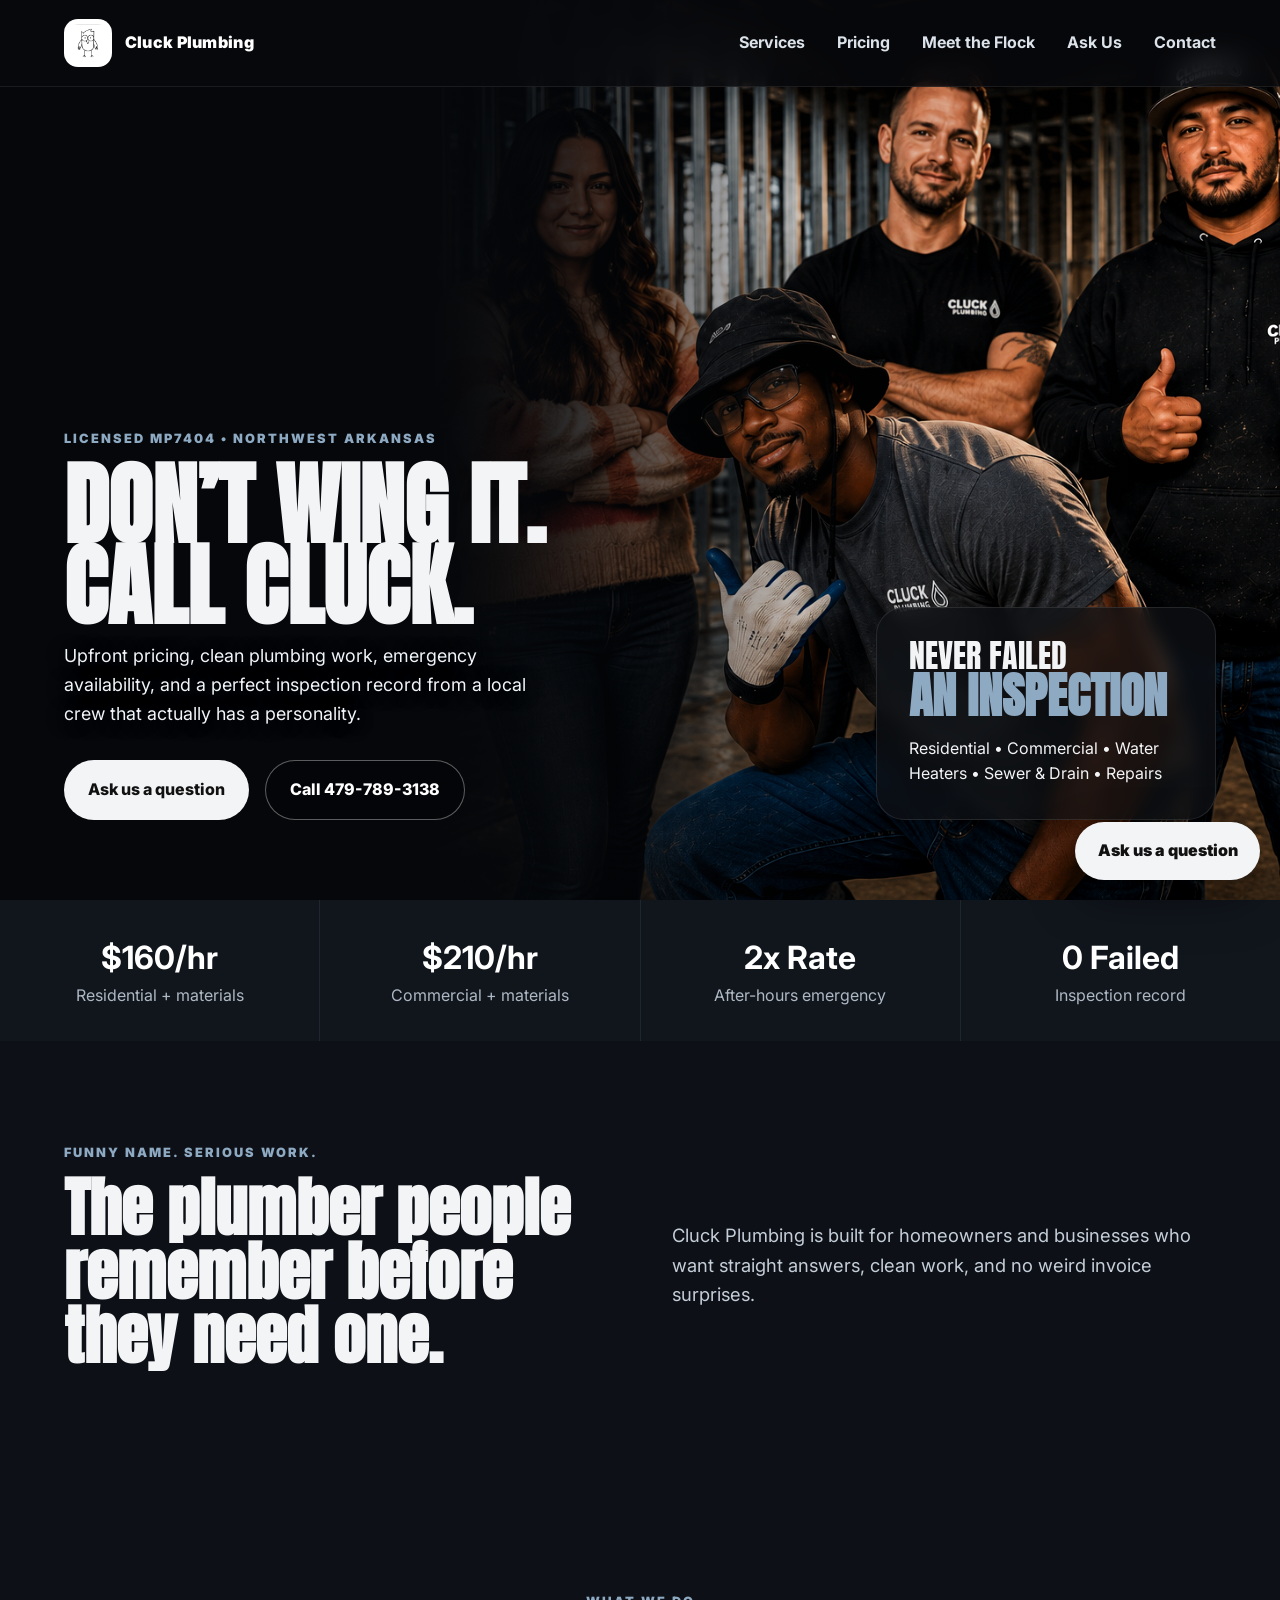
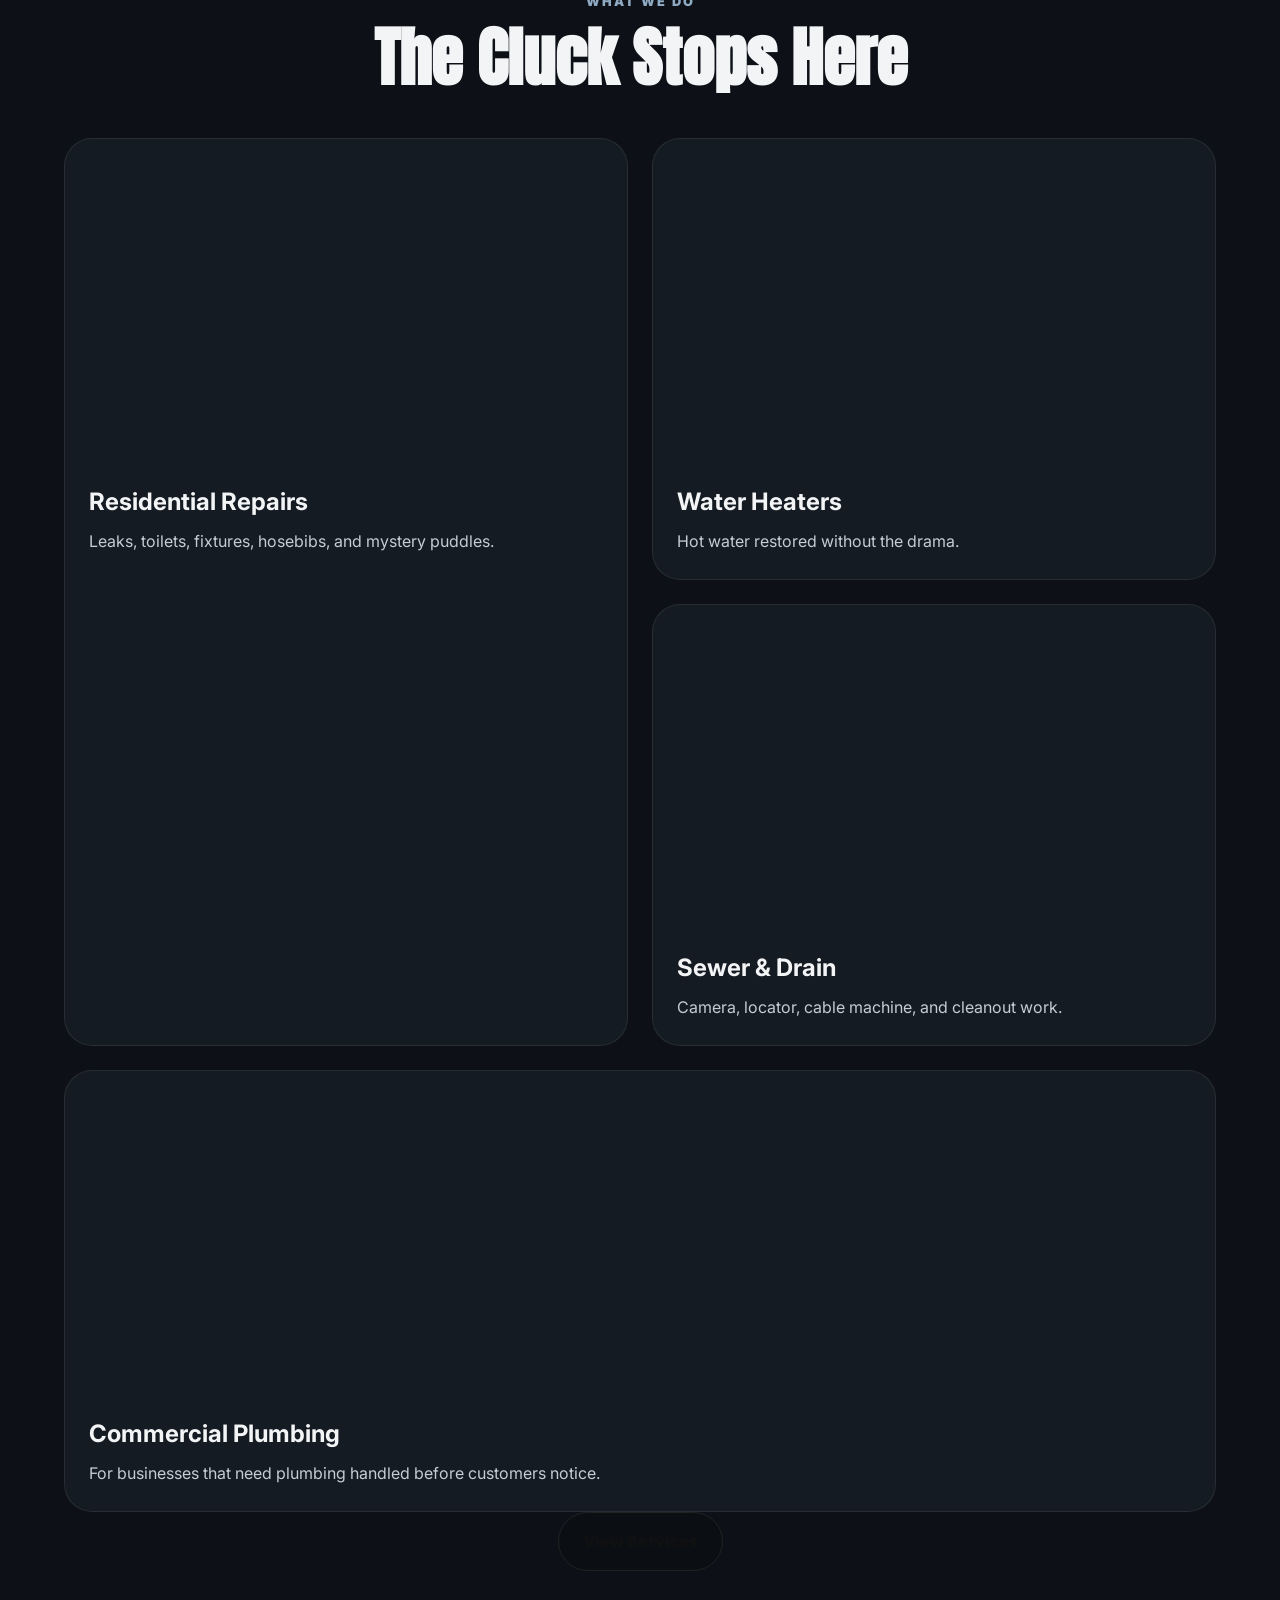
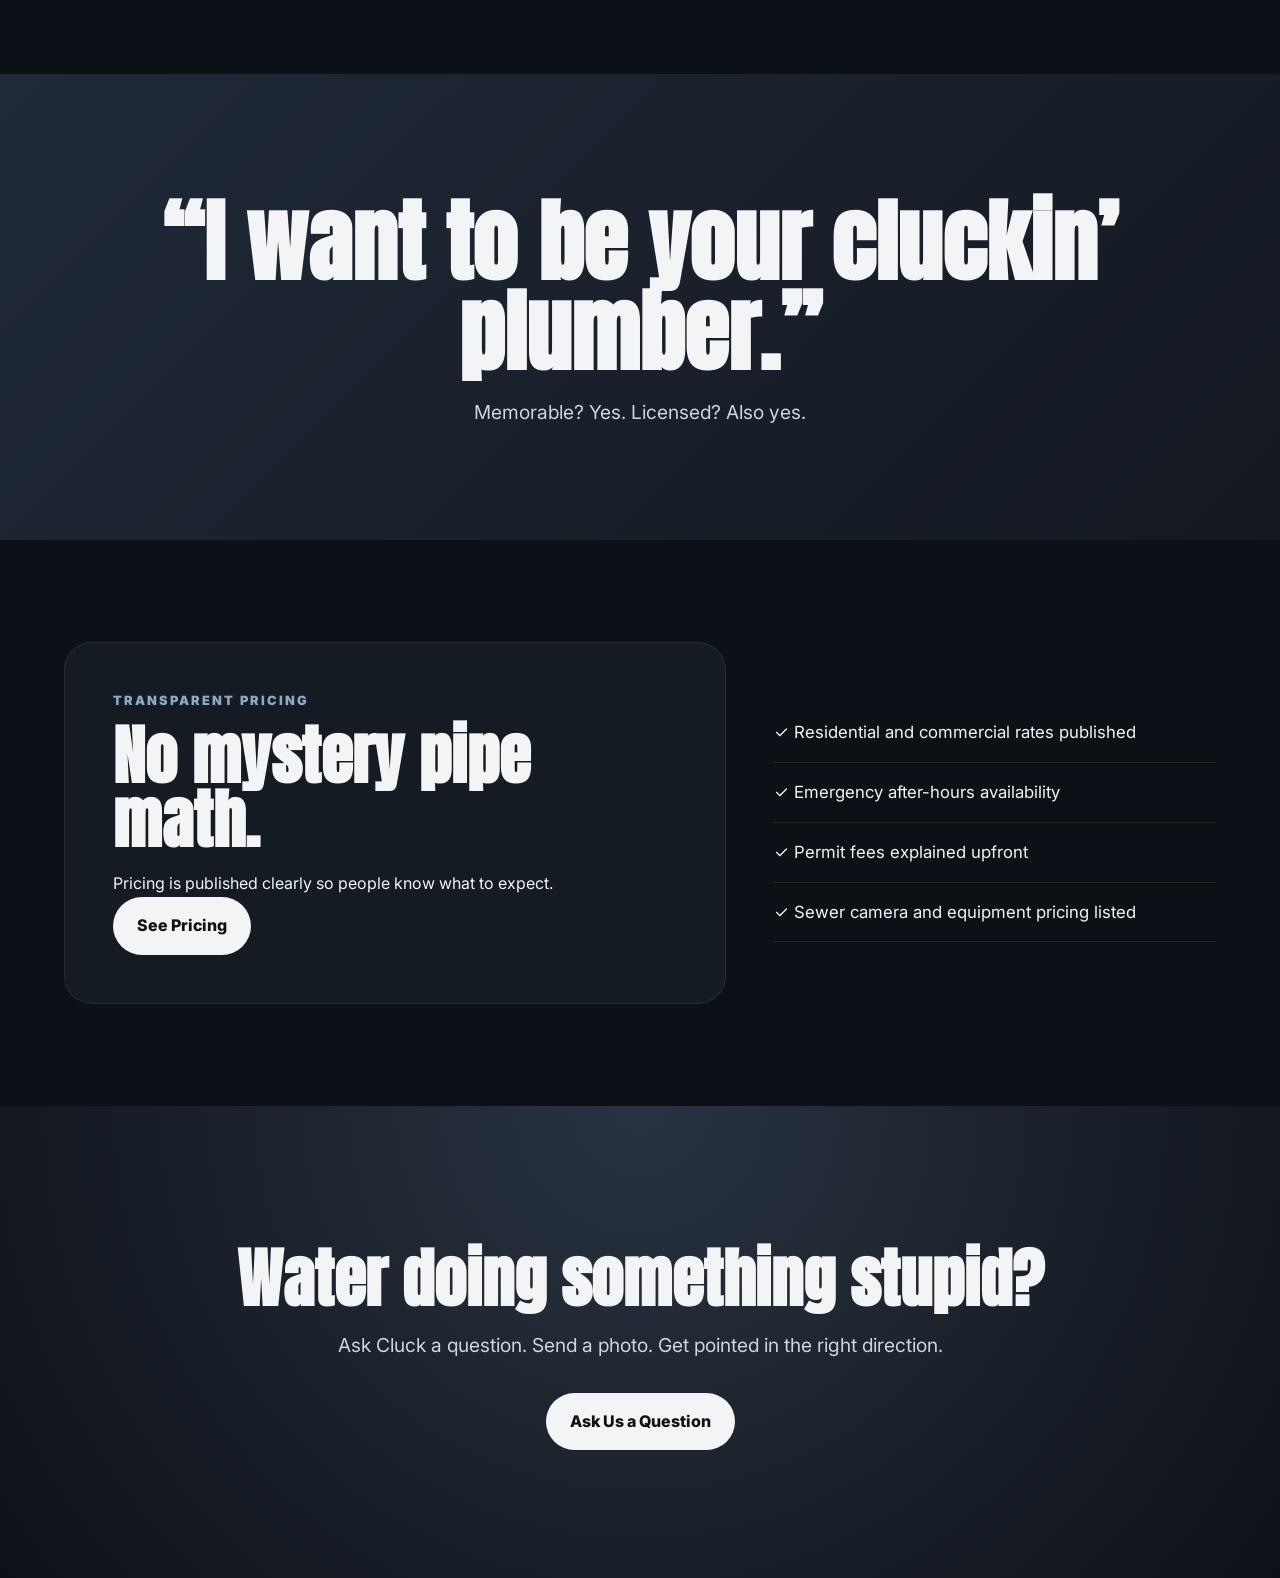
==== commit bbd6c7aa: "Use uploaded owl logo in homepage nav" ====
--- a/index.html
+++ b/index.html
@@ -3,122 +3,38 @@
 <head>
   <meta charset="UTF-8" />
   <meta name="viewport" content="width=device-width, initial-scale=1.0" />
-
   <title>Cluck Plumbing LLC | Northwest Arkansas Plumber</title>
-
   <link rel="stylesheet" href="styles.css" />
   <script defer src="script.js"></script>
-
   <style>
-    .hero {
-      position: relative;
-      min-height: 100vh;
-      display: flex;
-      align-items: flex-end;
-      padding: 8rem 5vw 5rem;
-      overflow: hidden;
-      background: #05070a;
+    .brand-logo img {
+      width: 48px;
+      height: 48px;
+      object-fit: contain;
+      display: block;
+      background: #fff;
+      border-radius: 14px;
+      padding: 5px;
     }
-
-    .hero-media {
-      position: absolute;
-      top: 0;
-      right: 0;
-      bottom: 0;
-      left: 34%;
-      background-image: url("assets/hero/team-hero.png");
-      background-size: cover;
-      background-position: center center;
-      filter: brightness(1.18) contrast(1.04);
-    }
-
-    .hero-media::after {
-      content: "";
-      position: absolute;
-      inset: 0;
-      background: linear-gradient(
-        90deg,
-        rgba(5, 7, 10, .9) 0%,
-        rgba(5, 7, 10, .55) 18%,
-        rgba(5, 7, 10, .12) 45%,
-        rgba(5, 7, 10, .08) 100%
-      );
-    }
-
-    .hero-overlay {
-      position: absolute;
-      inset: 0;
-      background: linear-gradient(
-        90deg,
-        #05070a 0%,
-        #05070a 30%,
-        rgba(5, 7, 10, .84) 38%,
-        rgba(5, 7, 10, .2) 58%,
-        rgba(5, 7, 10, 0) 100%
-      );
-      pointer-events: none;
-    }
-
-    .hero-content {
-      position: relative;
-      z-index: 2;
-      max-width: 500px;
-    }
-
-    .hero h1 {
-      font-family: Anton, sans-serif;
-      font-size: clamp(3.3rem, 7vw, 6.2rem);
-      line-height: .9;
-      margin: 1rem 0;
-      text-transform: uppercase;
-    }
-
-    .lead {
-      max-width: 500px;
-      font-size: 1.12rem;
-      color: #f1f5f9;
-      text-shadow: 0 2px 18px rgba(0, 0, 0, .65);
-    }
-
-    .hero-panel {
-      position: absolute;
-      right: 5vw;
-      bottom: 5rem;
-      z-index: 2;
-      background: rgba(14, 17, 22, .72);
-      backdrop-filter: blur(8px);
-    }
-
-    @media (max-width: 900px) {
-      .hero-media {
-        left: 0;
-        background-position: 64% top;
-      }
-
-      .hero-overlay {
-        background: linear-gradient(
-          90deg,
-          rgba(5, 7, 10, .85),
-          rgba(5, 7, 10, .35)
-        );
-      }
-
-      .hero-content {
-        max-width: 100%;
-      }
-    }
+    .brand-logo span { font-weight: 900; letter-spacing: .3px; }
+    .hero { position: relative; min-height: 100vh; display: flex; align-items: flex-end; padding: 8rem 5vw 5rem; overflow: hidden; background: #05070a; }
+    .hero-media { position: absolute; top: 0; right: 0; bottom: 0; left: 34%; background-image: url("assets/hero/team-hero.png"); background-size: cover; background-position: center center; filter: brightness(1.18) contrast(1.04); }
+    .hero-media::after { content: ""; position: absolute; inset: 0; background: linear-gradient(90deg, rgba(5,7,10,.9) 0%, rgba(5,7,10,.55) 18%, rgba(5,7,10,.12) 45%, rgba(5,7,10,.08) 100%); }
+    .hero-overlay { position: absolute; inset: 0; background: linear-gradient(90deg, #05070a 0%, #05070a 30%, rgba(5,7,10,.84) 38%, rgba(5,7,10,.2) 58%, rgba(5,7,10,0) 100%); pointer-events: none; }
+    .hero-content { position: relative; z-index: 2; max-width: 500px; }
+    .hero h1 { font-family: Anton, sans-serif; font-size: clamp(3.3rem, 7vw, 6.2rem); line-height: .9; margin: 1rem 0; text-transform: uppercase; }
+    .lead { max-width: 500px; font-size: 1.12rem; color: #f1f5f9; text-shadow: 0 2px 18px rgba(0,0,0,.65); }
+    .hero-panel { position: absolute; right: 5vw; bottom: 5rem; z-index: 2; background: rgba(14,17,22,.72); backdrop-filter: blur(8px); }
+    @media (max-width: 900px) { .hero-media { left: 0; background-position: 64% top; } .hero-overlay { background: linear-gradient(90deg, rgba(5,7,10,.85), rgba(5,7,10,.35)); } .hero-content { max-width: 100%; } }
   </style>
 </head>
-
 <body>
   <nav class="nav">
-    <a class="brand" href="index.html">
-      <span class="mark">CP</span>
+    <a class="brand brand-logo" href="index.html" aria-label="Cluck Plumbing home">
+      <img src="assets/logo/cluck-owl-logo.png" alt="Cluck Plumbing owl logo" />
       <span>Cluck Plumbing</span>
     </a>
-
     <button class="menu" onclick="toggleMenu()">☰</button>
-
     <div id="links" class="links">
       <a href="services/">Services</a>
       <a href="pricing/">Pricing</a>
@@ -127,168 +43,52 @@
       <a href="contact/">Contact</a>
     </div>
   </nav>
-
   <header class="hero">
     <div class="hero-media"></div>
     <div class="hero-overlay"></div>
-
     <div class="hero-content">
       <p class="eyebrow">Licensed MP7404 • Northwest Arkansas</p>
-
-      <h1>
-        Don’t wing it.<br />
-        Call Cluck.
-      </h1>
-
-      <p class="lead">
-        Upfront pricing, clean plumbing work, emergency availability, and a
-        perfect inspection record from a local crew that actually has a personality.
-      </p>
-
+      <h1>Don’t wing it.<br />Call Cluck.</h1>
+      <p class="lead">Upfront pricing, clean plumbing work, emergency availability, and a perfect inspection record from a local crew that actually has a personality.</p>
       <div class="actions">
-        <a class="btn primary" href="https://m.me/CluckPlumbingLLC">
-          Ask us a question
-        </a>
-
-        <a class="btn secondary" href="tel:4797893138">
-          Call 479-789-3138
-        </a>
+        <a class="btn primary" href="https://m.me/CluckPlumbingLLC">Ask us a question</a>
+        <a class="btn secondary" href="tel:4797893138">Call 479-789-3138</a>
       </div>
     </div>
-
     <div class="hero-panel">
-      <div class="stamp">
-        Never failed<br />
-        <strong>an inspection</strong>
-      </div>
-
-      <p>
-        Residential • Commercial • Water Heaters • Sewer & Drain • Repairs
-      </p>
+      <div class="stamp">Never failed<br /><strong>an inspection</strong></div>
+      <p>Residential • Commercial • Water Heaters • Sewer & Drain • Repairs</p>
     </div>
   </header>
-
   <main>
     <section class="trust-row">
-      <div>
-        <strong>$160/hr</strong>
-        <span>Residential + materials</span>
-      </div>
-
-      <div>
-        <strong>$210/hr</strong>
-        <span>Commercial + materials</span>
-      </div>
-
-      <div>
-        <strong>2x Rate</strong>
-        <span>After-hours emergency</span>
-      </div>
-
-      <div>
-        <strong>0 Failed</strong>
-        <span>Inspection record</span>
-      </div>
+      <div><strong>$160/hr</strong><span>Residential + materials</span></div>
+      <div><strong>$210/hr</strong><span>Commercial + materials</span></div>
+      <div><strong>2x Rate</strong><span>After-hours emergency</span></div>
+      <div><strong>0 Failed</strong><span>Inspection record</span></div>
     </section>
-
     <section class="intro section">
-      <div>
-        <p class="eyebrow">Funny name. Serious work.</p>
-
-        <h2>The plumber people remember before they need one.</h2>
-      </div>
-
-      <p>
-        Cluck Plumbing is built for homeowners and businesses who want straight
-        answers, clean work, and no weird invoice surprises.
-      </p>
+      <div><p class="eyebrow">Funny name. Serious work.</p><h2>The plumber people remember before they need one.</h2></div>
+      <p>Cluck Plumbing is built for homeowners and businesses who want straight answers, clean work, and no weird invoice surprises.</p>
     </section>
-
     <section class="section services-preview">
       <p class="eyebrow center">What we do</p>
-
       <h2 class="center">The Cluck Stops Here</h2>
-
       <div class="card-grid">
-        <article class="service-card large">
-          <div class="card-img img-repair"></div>
-
-          <div>
-            <h3>Residential Repairs</h3>
-            <p>Leaks, toilets, fixtures, hosebibs, and mystery puddles.</p>
-          </div>
-        </article>
-
-        <article class="service-card">
-          <div class="card-img img-water"></div>
-
-          <div>
-            <h3>Water Heaters</h3>
-            <p>Hot water restored without the drama.</p>
-          </div>
-        </article>
-
-        <article class="service-card">
-          <div class="card-img img-drain"></div>
-
-          <div>
-            <h3>Sewer & Drain</h3>
-            <p>Camera, locator, cable machine, and cleanout work.</p>
-          </div>
-        </article>
-
-        <article class="service-card wide">
-          <div class="card-img img-commercial"></div>
-
-          <div>
-            <h3>Commercial Plumbing</h3>
-            <p>For businesses that need plumbing handled before customers notice.</p>
-          </div>
-        </article>
+        <article class="service-card large"><div class="card-img img-repair"></div><div><h3>Residential Repairs</h3><p>Leaks, toilets, fixtures, hosebibs, and mystery puddles.</p></div></article>
+        <article class="service-card"><div class="card-img img-water"></div><div><h3>Water Heaters</h3><p>Hot water restored without the drama.</p></div></article>
+        <article class="service-card"><div class="card-img img-drain"></div><div><h3>Sewer & Drain</h3><p>Camera, locator, cable machine, and cleanout work.</p></div></article>
+        <article class="service-card wide"><div class="card-img img-commercial"></div><div><h3>Commercial Plumbing</h3><p>For businesses that need plumbing handled before customers notice.</p></div></article>
       </div>
-
-      <div class="center">
-        <a class="btn secondary dark-btn" href="services/">View Services</a>
-      </div>
+      <div class="center"><a class="btn secondary dark-btn" href="services/">View Services</a></div>
     </section>
-
-    <section class="quote-band">
-      <h2>“I want to be your cluckin’ plumber.”</h2>
-      <p>Memorable? Yes. Licensed? Also yes.</p>
+    <section class="quote-band"><h2>“I want to be your cluckin’ plumber.”</h2><p>Memorable? Yes. Licensed? Also yes.</p></section>
+    <section class="section split">
+      <div class="pricing-box"><p class="eyebrow">Transparent Pricing</p><h2>No mystery pipe math.</h2><p>Pricing is published clearly so people know what to expect.</p><a class="btn primary" href="pricing/">See Pricing</a></div>
+      <div class="checklist"><p>✓ Residential and commercial rates published</p><p>✓ Emergency after-hours availability</p><p>✓ Permit fees explained upfront</p><p>✓ Sewer camera and equipment pricing listed</p></div>
     </section>
-
-    <section class="section split">
-      <div class="pricing-box">
-        <p class="eyebrow">Transparent Pricing</p>
-
-        <h2>No mystery pipe math.</h2>
-
-        <p>Pricing is published clearly so people know what to expect.</p>
-
-        <a class="btn primary" href="pricing/">See Pricing</a>
-      </div>
-
-      <div class="checklist">
-        <p>✓ Residential and commercial rates published</p>
-        <p>✓ Emergency after-hours availability</p>
-        <p>✓ Permit fees explained upfront</p>
-        <p>✓ Sewer camera and equipment pricing listed</p>
-      </div>
-    </section>
-
-    <section class="final-cta">
-      <h2>Water doing something stupid?</h2>
-
-      <p>
-        Ask Cluck a question. Send a photo. Get pointed in the right direction.
-      </p>
-
-      <a class="btn primary" href="quote/">Ask Us a Question</a>
-    </section>
+    <section class="final-cta"><h2>Water doing something stupid?</h2><p>Ask Cluck a question. Send a photo. Get pointed in the right direction.</p><a class="btn primary" href="quote/">Ask Us a Question</a></section>
   </main>
-
-  <a class="sticky" href="https://m.me/CluckPlumbingLLC">
-    Ask us a question
-  </a>
+  <a class="sticky" href="https://m.me/CluckPlumbingLLC">Ask us a question</a>
 </body>
-</html>
+</html>
